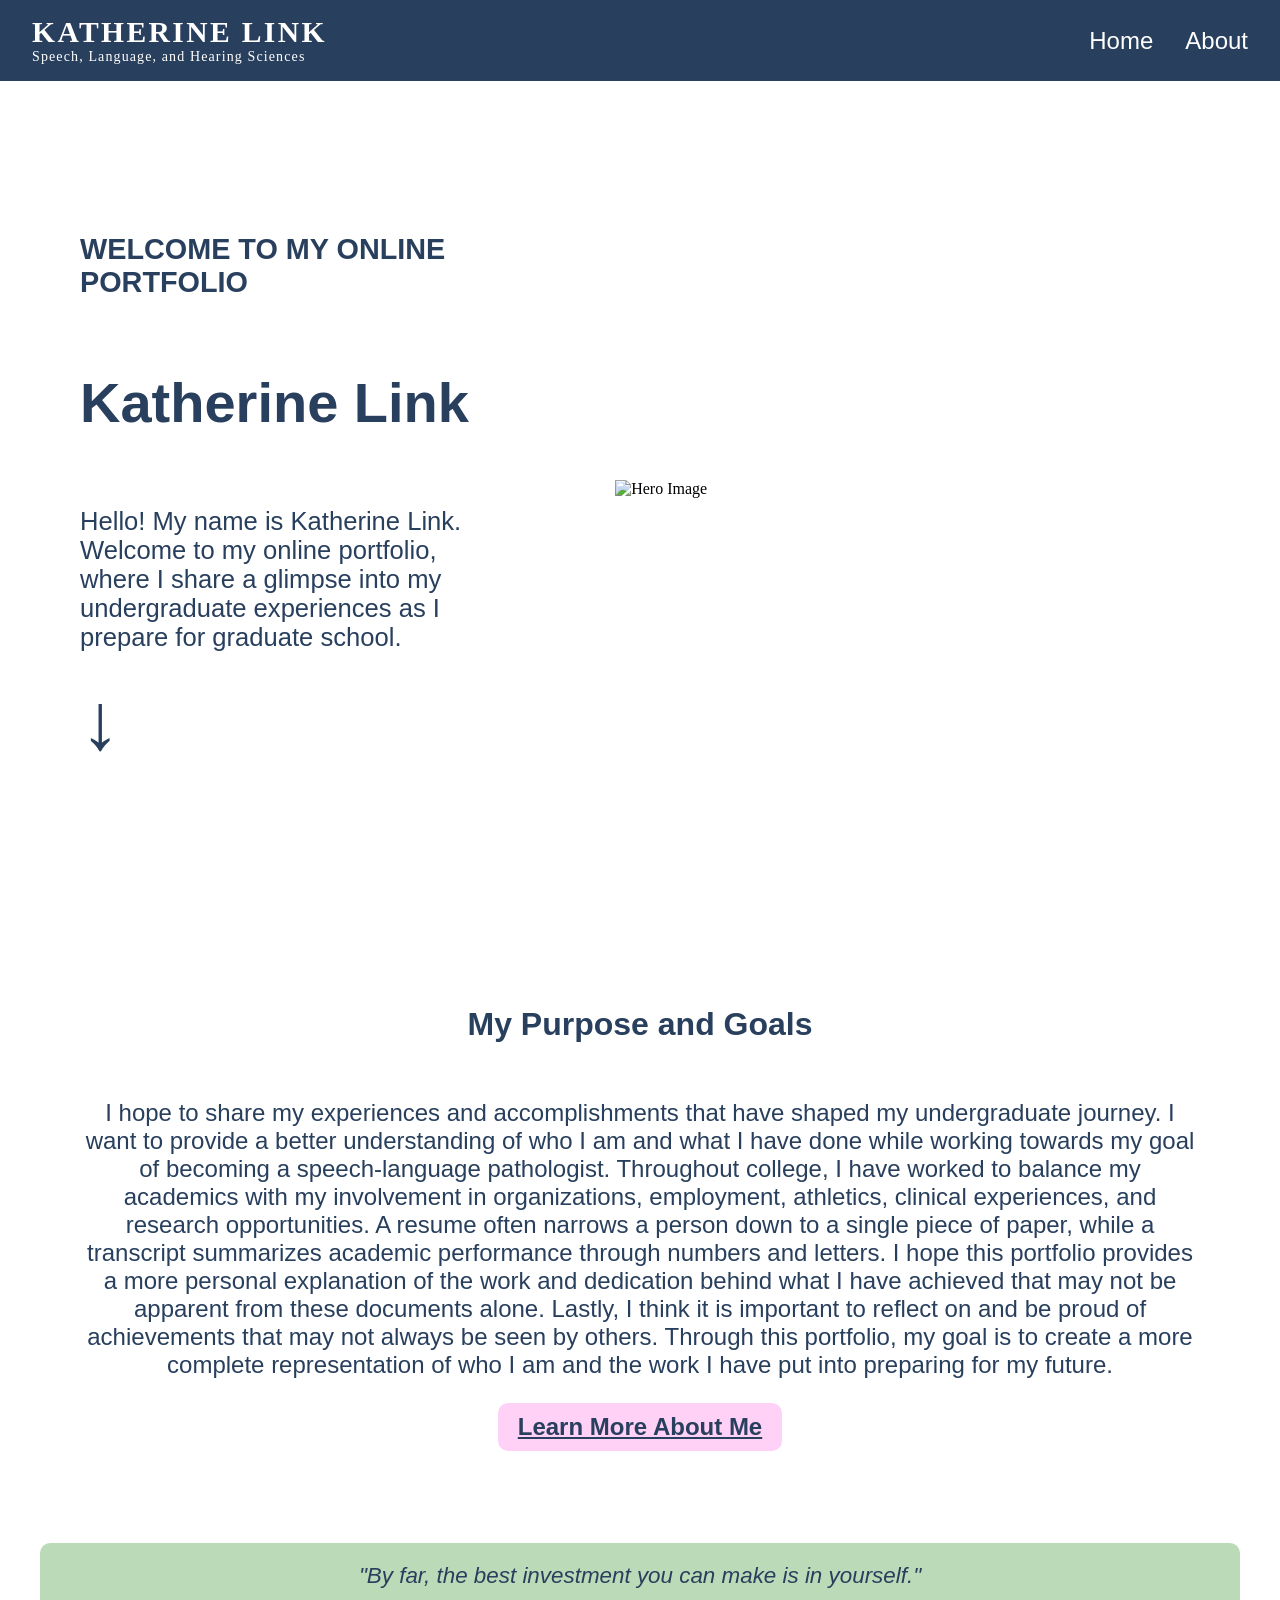
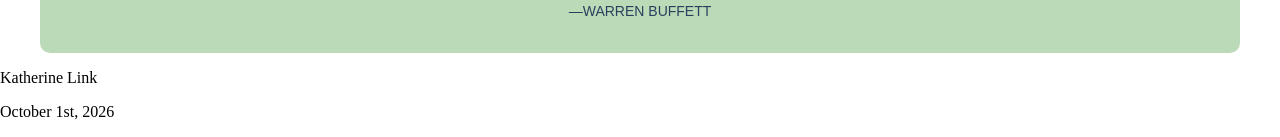
==== webdevelopment/index.html @ 1a7c2844 "Remove extra closing div tag from index.html" ====
<!DOCTYPE html>
<html lang="en">
  
  <!--
  Name: Katherine Link
  Date: October 1st, 2026
  Course: IS_LT 4355
  Description: 3: Project 3: Hero Section
  -->
  <!--Contains metadata and browser instructions, not visible on page-->
  
  <head>
    <!--Sets character encoding-->
    <meta charset="utf-8">
    <!--Helps website be responsive-->
    <meta name="viewport" content="width=device-width, initial-scale=1.0">
    <!--Displays the name of your page in the browser tab-->
    <title>
      Home Page
    </title>
    <!--Link to external CSS for styling-->
    <link rel="stylesheet" href="style.css">
  </head>
  
  <body>
    <!--Visual section for banners, logos, or navigation-->
    <header>
      <!--Header Logo-->
      <div class="header-logo">
        <p>KATHERINE LINK</p>
        <p>Speech, Language, and Hearing Sciences</p>
      </div>
      <!--Navigation Bar-->
      <div class="header-navigation">
        <nav>
          <ul>
            <li><a href="index.html">Home</a></li>
            <li><a href="about.html">About</a></li>
        </ul>
        </nav>
      </div>
    </header>

    <main>
      <!--Homepage Content-->
      <section id="hero"> 
        <!--Hero Intro with Background Image--> 
        <div class="hero-main">
          <div class="hero-intro">
            <h1> WELCOME TO MY ONLINE PORTFOLIO</h1>
            <h2>Katherine Link</h2>
            <p>Hello! My name is Katherine Link. Welcome to my online portfolio, where I share a glimpse into my undergraduate experiences as I prepare for graduate school.</p>   
            <a class="purposebutton" href="#purpose">&darr;</a>
          </div>
          <div class="hero-image">
          <img src="heroimage.jpg" alt="Hero Image">
          </div>
        </div>
          <!--Hero Content: Purpose and Goals-->
          <div class="hero-purpose" id="purpose">
            <h3>My Purpose and Goals</h3>
            <p>I hope to share my experiences and accomplishments that have shaped my undergraduate journey. I want to provide a better understanding of who I am and what I have done while working towards my goal of becoming a speech-language pathologist. Throughout college, I have worked to balance my academics with my involvement in organizations, employment, athletics, clinical experiences, and research opportunities. A resume often narrows a person down to a single piece of paper, while a transcript summarizes academic performance through numbers and letters. I hope this portfolio provides a more personal explanation of the work and dedication behind what I have achieved that may not be apparent from these documents alone. Lastly, I think it is important to reflect on and be proud of achievements that may not always be seen by others. Through this portfolio, my goal is to create a more complete representation of who I am and the work I have put into preparing for my future.</p>
           <a id="herobutton" href="about.html">Learn More About Me</a>
          </div>
          <!--Hero Quote-->
          <div class="hero-quote">
            <blockquote>
              <em class="quote-text">"By far, the best investment you can make is in yourself."</em>
              <p>—WARREN BUFFETT</p>
            </blockquote>
          </div>
      </section>
     </main>

    <footer>
      <!--Section that contains name and current date-->
      <p>Katherine Link</p>
      <p>October 1st, 2026</p>
    </footer>
  </body>
  
</html>
---- webdevelopment/style.css ----
html{
    scroll-behavior: smooth;
}
.hero-main {
    display: flex;
    min-height: 80vh;
    align-items: center;
    padding: 3em 5em;
    gap: 4em;
}
.hero-intro{
    width: 50%;
    display: flex;
    flex-direction: column;
    justify-content: center;
    align-items: flex-start;
    text-align: left;
}  
header {
    display: flex;
    justify-content: space-between;
    align-items: center;
    background-color: #283F5D;
    padding: 1em 2em;
}
.header-logo p {
    margin: 0;
    color: white;
    font-family: 'Playfair Display', serif;
    letter-spacing: 0.08em;
}
.header-logo p:first-child {
    font-size: 1.85em;
    font-weight: bold;
}
.header-logo p:last-child {
    font-size: 0.875em;
}
.header-navigation ul{
    display: flex;
    gap: 2em;
    list-style: none;
    margin: 0;
    padding: 0;
}
.header-navigation a {
    color: white;
    text-decoration: none;
    font-family: 'Outfit', sans-serif;
    font-size: 1.5em;
}
body {
    margin: 0;
    padding: 0;
    box-sizing: border-box;
}
.hero-image {
    width: 80%;
    display: flex;
    justify-content:right;
    align-items: right;
}
.hero-image img {
    width: 90%;
    height: auto;
}
.hero-intro h1 {
    color: #283F5D;
    font-size: 1.8em;
    font-family: 'Outfit', sans-serif;
    text-align: left;
}
.hero-intro h2 {
    color:#283F5D;
    font-size: 3.5em;
    font-family: 'Outfit', sans-serif;
    text-align: left;
} 
.hero-intro p {
    color: #283F5D;
    font-size: 1.6em;
    font-family: 'Outfit', sans-serif;
    text-align: left;
}
.purposebutton {
    display: flex; 
    color: #283F5D;
    font-size: 5em;
    text-decoration: none;
}
.hero-purpose {
    min-height: 70vh;
    display: flex;
    flex-direction: column;
    justify-content: center;
    align-items: center;
    text-align: center;
    padding: 3em  5em;
    box-sizing: border-box;
}
.hero-purpose h3 {
    color: #283F5D;
    font-size: 2em; 
    font-family: 'Outfit', sans-serif;
    font-weight: bold;
    text-align: center;
}
.hero-purpose p {
    color: #283F5D;
    font-size: 1.5em;
    font-family: 'Lexend', sans-serif;
    text-align: center;
}
#herobutton {
    display: inline-block;
    background-color: #FFD1F7;
    color: #283F5D;
    font-size: 1.5em;
    font-family: 'Lexend', sans-serif;
    font-weight: bold;
    text-align: center;
    padding: 10px 20px;
    border-radius: 10px;
    cursor: pointer;
}
.hero-quote blockquote {
    background-color: #BBDBB8;
    color: #283F5D;
    padding: 20px;
    border-radius: 10px;
    text-align: center;
}
.quote-text {
    font-size: 1.4em;
    font-family: 'Lexend', sans-serif;
    text-align: center;
}
.hero-quote p {
    color: #283F5D;
    font-size: 0.875em;
    font-family: 'Lexend', sans-serif;
    text-align: center;
}
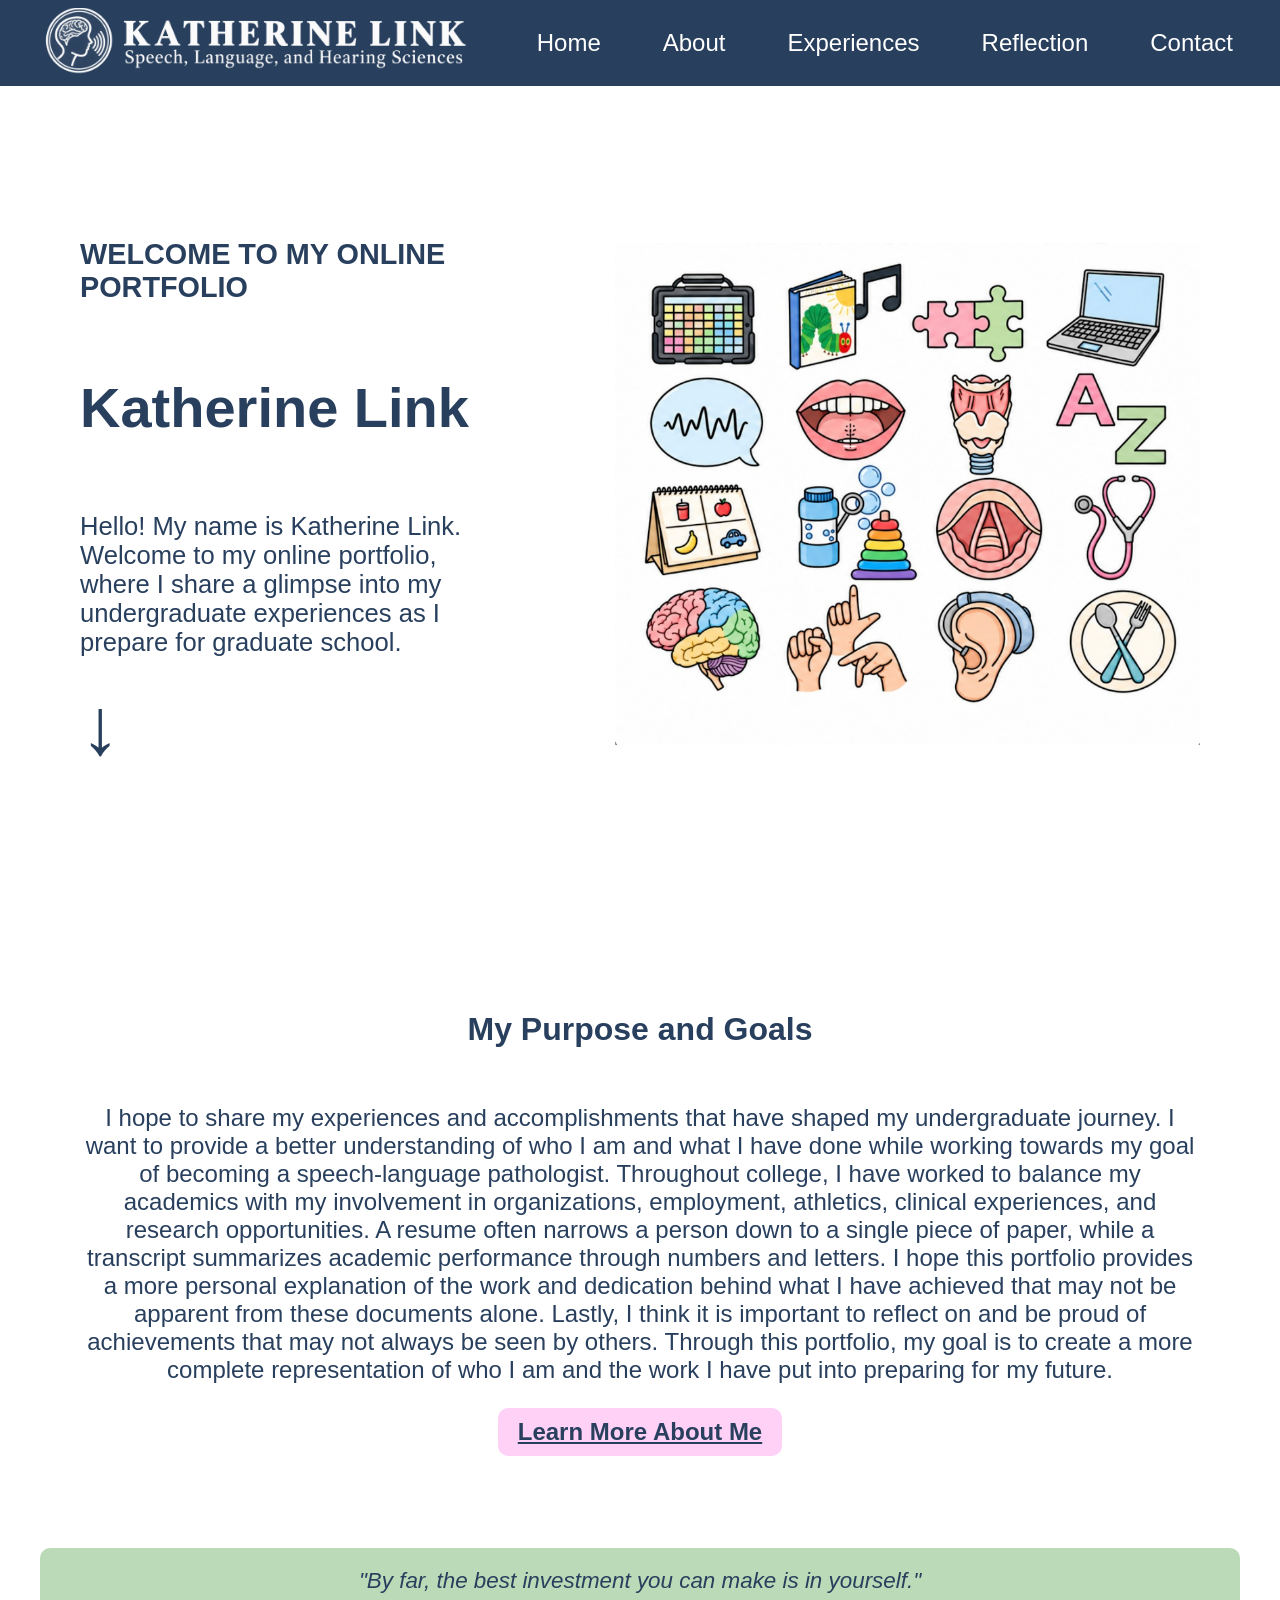
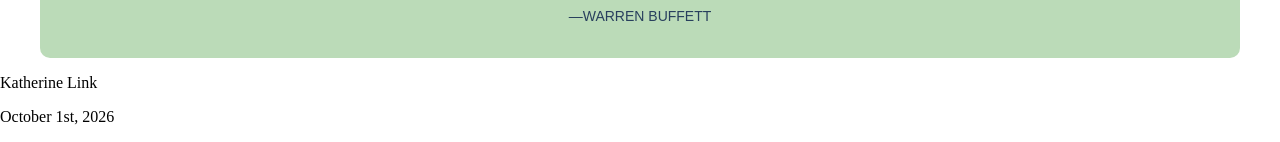
==== commit 0a587456: "Add files via upload" ====
--- a/webdevelopment/index.html
+++ b/webdevelopment/index.html
@@ -20,6 +20,7 @@
     </title>
     <!--Link to external CSS for styling-->
     <link rel="stylesheet" href="style.css">
+    <link rel="stylesheet" href="nav.css">
   </head>
   
   <body>
@@ -27,8 +28,7 @@
     <header>
       <!--Header Logo-->
       <div class="header-logo">
-        <p>KATHERINE LINK</p>
-        <p>Speech, Language, and Hearing Sciences</p>
+        <img src="logo.png" alt="Site Logo">
       </div>
       <!--Navigation Bar-->
       <div class="header-navigation">
@@ -36,6 +36,9 @@
           <ul>
             <li><a href="index.html">Home</a></li>
             <li><a href="about.html">About</a></li>
+            <li><a href="experience.html">Experiences</a></li>
+            <li><a href="reflection.html">Reflection</a></li>
+            <li><a href="contact.html">Contact</a></li>
         </ul>
         </nav>
       </div>
--- a/webdevelopment/style.css
+++ b/webdevelopment/style.css
@@ -1,3 +1,4 @@
+/* #region INDEX*/
 html{
     scroll-behavior: smooth;
 }
@@ -16,39 +17,6 @@
     align-items: flex-start;
     text-align: left;
 }  
-header {
-    display: flex;
-    justify-content: space-between;
-    align-items: center;
-    background-color: #283F5D;
-    padding: 1em 2em;
-}
-.header-logo p {
-    margin: 0;
-    color: white;
-    font-family: 'Playfair Display', serif;
-    letter-spacing: 0.08em;
-}
-.header-logo p:first-child {
-    font-size: 1.85em;
-    font-weight: bold;
-}
-.header-logo p:last-child {
-    font-size: 0.875em;
-}
-.header-navigation ul{
-    display: flex;
-    gap: 2em;
-    list-style: none;
-    margin: 0;
-    padding: 0;
-}
-.header-navigation a {
-    color: white;
-    text-decoration: none;
-    font-family: 'Outfit', sans-serif;
-    font-size: 1.5em;
-}
 body {
     margin: 0;
     padding: 0;
@@ -140,4 +108,92 @@
     font-size: 0.875em;
     font-family: 'Lexend', sans-serif;
     text-align: center;
+}
+/* #endregion */
+/* #region ABOUT*/
+.about-top{
+    display: flex;
+    align-items: center;
+    gap: 3em;
+    padding: 3em 5em;
+}
+.headshot img {
+    width: 300px;
+    height: 350px;
+    object-fit: cover;
+    border-radius: 10px;
+    border: 10px solid #FFD1F7
+}
+.about-overview {
+    display: flex;
+    flex-direction: column;
+    justify-content: center;
+    align-items: center;
+    text-align: left;
+    padding: 3em 5em;
+}
+.about-overview h1 {
+    color: #283F5D;
+    font-size: 2em; 
+    font-family: 'Outfit', sans-serif;
+    font-weight: bold;
+    text-align: left;
+    width: 100%;
+}
+.about-overview p {
+    color: #283F5D;
+    font-size: 1.25em;
+    font-family: 'Lexend', sans-serif;
+    text-align: left;
+    align-items: left;
+}
+.education-overview {
+    display: flex;
+    flex-direction: column;
+    justify-content: center;
+    align-items: flex-start;
+    text-align: left;
+    padding: 3em 5em;
+}
+.education-overview h1 {
+    color: #283F5D;
+    font-size: 2em; 
+    font-family: 'Outfit', sans-serif;
+    font-weight: bold;
+    text-align: left;
+}
+.education-overview ul{
+    color: #283F5D;
+    font-size: 1em;
+    font-family: 'Lexend', sans-serif;
+    text-align: left;
+    list-style-type: square;
+    margin-top: 10px;
+    margin-bottom: 10px;
+    padding-left: 25px;
+}
+.education-overview ul ul{
+    list-style-type: circle;
+    margin-top: 5px
+}
+.education-overview li:hover{
+    font-weight: bold
+}
+.resume-link {
+    display: block;
+    width: fit-content;
+    background-color: #FFD1F7;
+    color: #283F5D;
+    font-size: 1.5em;
+    font-family: 'Lexend', sans-serif;
+    font-weight: bold;
+    text-align: center;
+    padding: 10px 20px;
+    border-radius: 10px;
+    cursor: pointer;
+    border: 2px solid #283F5D;
+    text-decoration: none;
+    align-items: center;
+    margin-left: auto;
+    margin-right: auto;
 }
--- a/webdevelopment/nav.css
+++ b/webdevelopment/nav.css
@@ -0,0 +1,39 @@
+header {
+    display: flex;
+    justify-content: space-between;
+    align-items: center;
+    background-color: #283F5D;
+    padding: 0.5em 2em;
+}
+.header-logo {
+    width: 450px;
+    height: 70px;
+    overflow: hidden;
+    display: flex;
+    align-items: center
+}
+.header-logo img {
+    width: 450px;
+    height: auto;
+    display: block;
+}
+.header-navigation ul{
+    display: flex;
+    gap: 2em;
+    list-style: none;
+    margin: 0;
+    padding: 0;
+}
+.header-navigation a {
+    color: white;
+    text-decoration: none;
+    font-family: 'Outfit', sans-serif;
+    font-size: 1.5em;
+    padding: 15px;
+    display: block;
+    text-align: center;
+}
+.header-navigation a:hover,
+.header-navigation a:focus {
+    background-color: #19293f;
+}
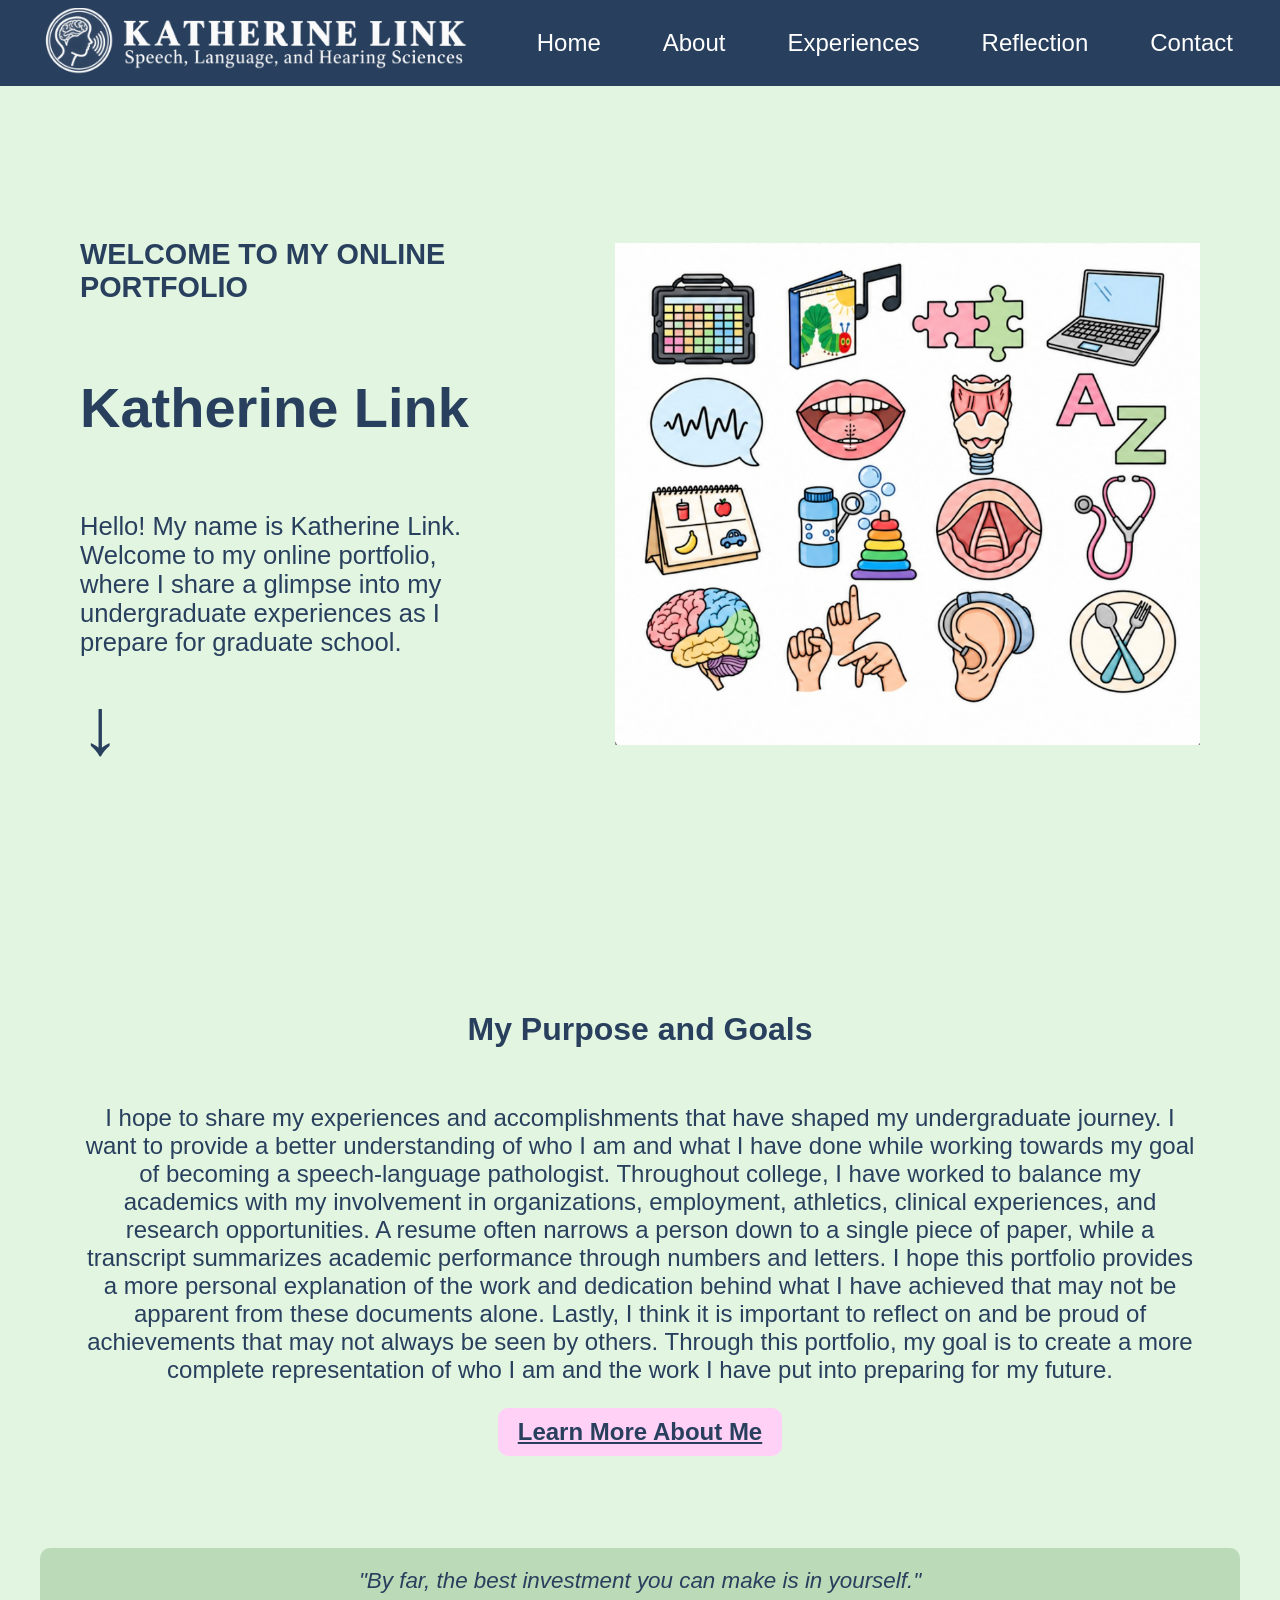
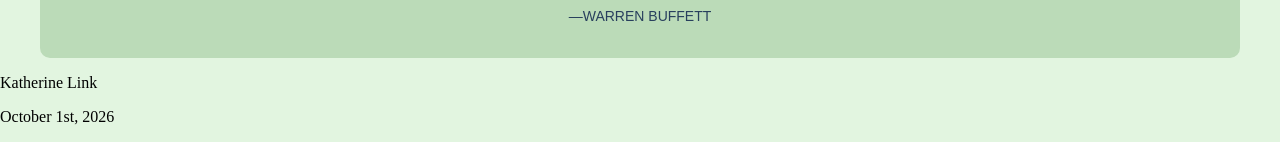
==== commit 944ffeb4: "Add files via upload" ====
--- a/webdevelopment/index.html
+++ b/webdevelopment/index.html
@@ -36,7 +36,14 @@
           <ul>
             <li><a href="index.html">Home</a></li>
             <li><a href="about.html">About</a></li>
-            <li><a href="experience.html">Experiences</a></li>
+            <li class="dropdown">
+              <a href="experience.html">Experiences</a>
+              <ul class="dropdown-menu">
+                <li><a href="experience.html#clinical">Clinical Apprenticeship</a></li>
+                <li><a href="experience.html#disability-center">Disability Center</a></li>
+                <li><a href="experience.html#club-volleyball">Club Volleyball</a></li>
+              </ul>
+            </li>
             <li><a href="reflection.html">Reflection</a></li>
             <li><a href="contact.html">Contact</a></li>
         </ul>
--- a/webdevelopment/style.css
+++ b/webdevelopment/style.css
@@ -196,4 +196,73 @@
     align-items: center;
     margin-left: auto;
     margin-right: auto;
+}
+/* #region REFLECTION*/
+body{
+    background-color:#e2f5e0
+}
+.reflection-heading h1{
+    font-family: 'Outfit', serif;
+    color:#283F5D;
+    text-align: center;
+    font-weight: bold;
+    letter-spacing: 1px;
+}
+.reflection-box {
+    display: flex;
+    width: 90%;
+    margin: 15px auto;
+    padding: 15px;
+    box-sizing: border-box;
+    background-color:#283F5D;
+    border-radius: 15px;
+}
+.reflection-text p {
+    color: white;
+    font-family: 'Outfit', serif;
+}
+.reflection-text h2{
+    color:#FFD1F7;
+    text-transform: uppercase;
+    font-family: 'Outfit', sans-serif;
+}
+.reflection-number{
+    background-color:#FFD1F7;
+    color: #283F5D;
+    width: 50px;
+    min-width: 50px;
+    height: 50px;
+    border-radius: 50%;
+    display: flex;
+    align-items: center;
+    justify-content: center;
+    margin-right: 20px;
+    font-weight: bold;
+    font-size: 1.3em;
+    align-self: center;
+}
+.reflection-number p{
+    margin: 0;
+}
+.reflection-text{
+    border-left: 3px solid #FFD1F7;
+    padding-left: 20px;
+}
+.reflection-icon{
+    width: 120px;
+    height: 120px;
+    object-fit: contain;
+    margin-right: 20px;
+    align-self: center;
+    flex-shrink: 0;
+}
+/* Pseudo Element-Styles First Letter of First Reflection*/
+.first-reflection::first-letter{
+    color:#FFD1F7;
+    font-size: 1.5em;
+    font-weight: bold;
+}
+/* Pseudo Element-Idenents First Line of Following Paragraphs*/
+.rest-reflection{
+    text-indent: 20px;
 }
--- a/webdevelopment/nav.css
+++ b/webdevelopment/nav.css
@@ -17,7 +17,7 @@
     height: auto;
     display: block;
 }
-.header-navigation ul{
+.header-navigation nav > ul{
     display: flex;
     gap: 2em;
     list-style: none;
@@ -36,4 +36,36 @@
 .header-navigation a:hover,
 .header-navigation a:focus {
     background-color: #19293f;
-}+}
+/* Drop-Down Navigation Styling */
+.dropdown{
+    position: relative;
+}
+.header-navigation .dropdown-menu{
+    display: none;
+    position: absolute;
+    top: 100%;
+    left: 0;
+    background-color:#19293f;
+    list-style: none;
+    margin: 0;
+    padding: 0;
+    min-width: 220px;
+    z-index: 1000;
+}
+.header-navigation .dropdown-menu li{
+    width: 100%;
+}
+.header-navigation .dropdown-menu a{
+    display: block;
+    padding: 12px 15px;
+    white-space: nowrap;
+    text-align: left;
+}
+/* Changes color of individual dropdown link when hovered*/
+.header-navigation .dropdown-menu a:hover, .header-navigation .dropdown-menu a:focus{
+    background-color:#111821;
+}
+.header-navigation .dropdown:hover > .dropdown-menu, .header-navigation .dropdown:focus-within > .dropdown-menu{
+    display: block;
+}
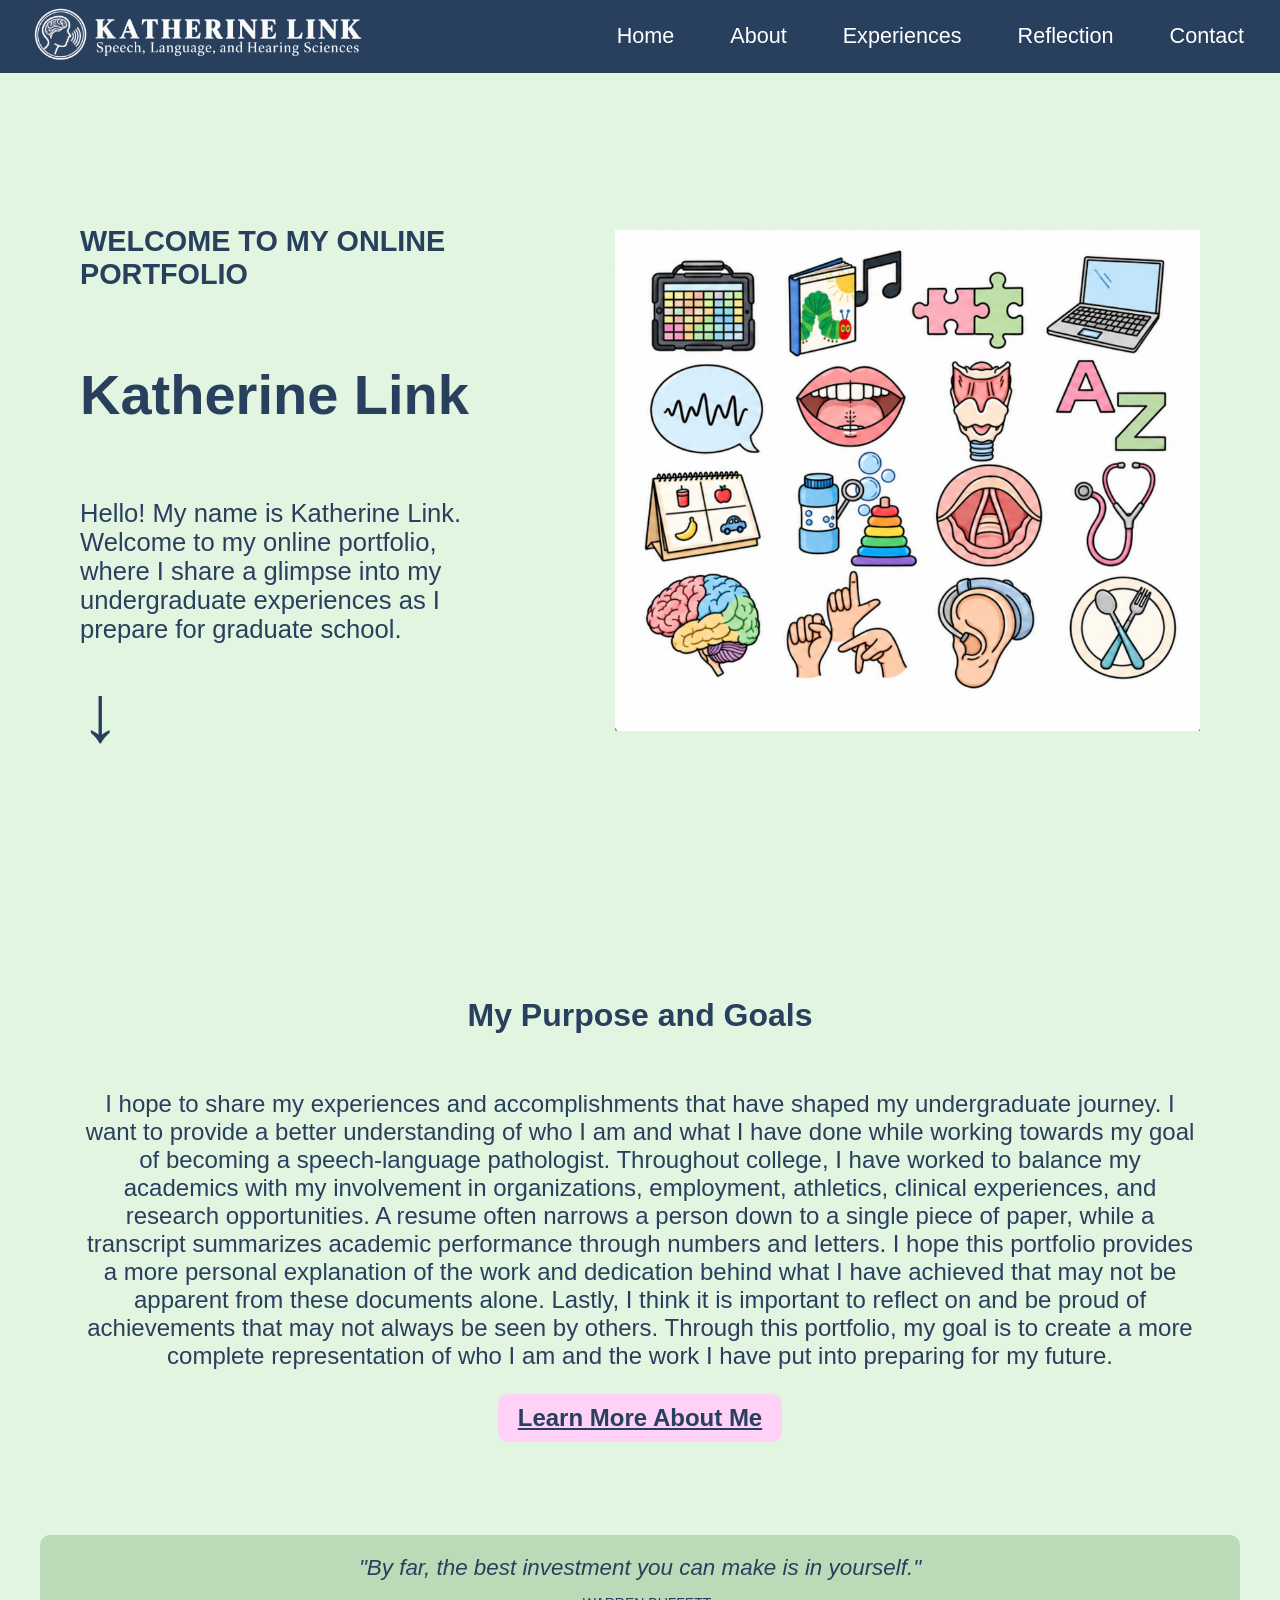
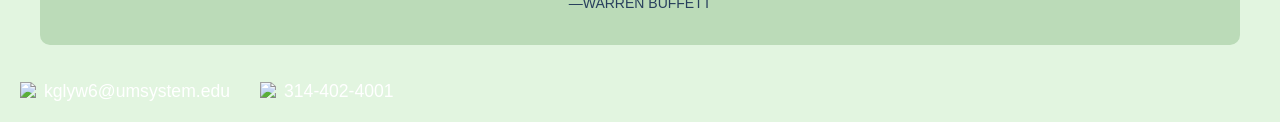
==== commit 49cf31c0: "Add files via upload" ====
--- a/webdevelopment/index.html
+++ b/webdevelopment/index.html
@@ -21,6 +21,7 @@
     <!--Link to external CSS for styling-->
     <link rel="stylesheet" href="style.css">
     <link rel="stylesheet" href="nav.css">
+    <link rel="shortcut icon" type="image/x-icon" href="favicon.ico">
   </head>
   
   <body>
@@ -84,9 +85,10 @@
 
     <footer>
       <!--Section that contains name and current date-->
-      <p>Katherine Link</p>
-      <p>October 1st, 2026</p>
+      <p><img src="media/email.png" alt="Email Icon">kglyw6@umsystem.edu</p>
+      <p><img src="media/phone.png" alt="Phone Icon">314-402-4001</p>
     </footer>
+    
   </body>
   
 </html>
--- a/webdevelopment/style.css
+++ b/webdevelopment/style.css
@@ -26,7 +26,7 @@
     width: 80%;
     display: flex;
     justify-content:right;
-    align-items: right;
+    align-items: flex-end;
 }
 .hero-image img {
     width: 90%;
@@ -110,6 +110,7 @@
     text-align: center;
 }
 /* #endregion */
+
 /* #region ABOUT*/
 .about-top{
     display: flex;
@@ -122,7 +123,8 @@
     height: 350px;
     object-fit: cover;
     border-radius: 10px;
-    border: 10px solid #FFD1F7
+    border: 10px solid #FFD1F7;
+    background-color:#FFD1F7;
 }
 .about-overview {
     display: flex;
@@ -145,7 +147,7 @@
     font-size: 1.25em;
     font-family: 'Lexend', sans-serif;
     text-align: left;
-    align-items: left;
+    align-items: flex-start;
 }
 .education-overview {
     display: flex;
@@ -197,9 +199,75 @@
     margin-left: auto;
     margin-right: auto;
 }
+.resume-video{
+    padding: 3em 5em;
+    text-align: center;
+}
+.resume-video video{
+    width: 500px;
+    max-width: 100%;
+    height: auto;
+    border: 5px solid #FFD1F7;
+    border-radius: 5px;
+    background-color: #283F5D;
+}
+@media print{
+    header,.headshot,.resume,.resume-video{
+        display: none !important;
+    }
+    body {
+        color: black;
+        font-family: serif;
+        font-size: 11pt;
+        line-height: 1.3;
+        display: block;
+        min-height: auto;
+    }
+    h1, p, li{
+        color: black !important;
+        font-family: serif !important;
+    }
+    .about-top{
+        display: block;
+    }
+    main,.about-top, .about-overview, .education-overview{
+        display: block;
+        width: 100%;
+        max-width: none;
+        margin: 0;
+        padding: 0;
+        box-sizing: border-box;
+        overflow: visible;
+    }
+    .about-overview p{
+        width: 100%;
+        max-width: 100%;
+        white-space: normal;
+        overflow: visible;
+    }
+    .education-overview{
+        margin-bottom: 0;
+    }
+    footer{
+        background-image: none;
+        color: black;
+        display: block;
+        margin-top: 0;
+    }
+    footer p{
+        margin: 0;
+    }
+    footer img{
+        display: none;
+    }
+}
+@page{
+    margin: 1in; 
+}
+
 /* #region REFLECTION*/
 body{
-    background-color:#e2f5e0
+    background-color:#e2f5e0;
 }
 .reflection-heading h1{
     font-family: 'Outfit', serif;
@@ -265,4 +333,38 @@
 /* Pseudo Element-Idenents First Line of Following Paragraphs*/
 .rest-reflection{
     text-indent: 20px;
-}+}
+/* #region FOOTER*/
+footer{
+    background-image: url("media/footer-background.png");
+    background-size: cover;
+    background-position: center;
+    color: white;
+    padding: 20px 20px;
+    margin-top: auto;
+    display: flex;
+    align-items: center;
+    gap: 30px;
+    font-family: 'Lexend', sans-serif;
+    font-size: 1.1em;
+    flex-shrink: 0;
+}
+footer p{
+    margin: 0;
+    display: flex;
+    align-items: center;
+}
+footer img{
+    width: 18px;
+    height: 18px;
+    vertical-align: middle;
+    margin-right: 6px;
+}
+body{
+    min-height: 100vh;
+    display: flex;
+    flex-direction: column;
+}
+
+
+
--- a/webdevelopment/nav.css
+++ b/webdevelopment/nav.css
@@ -3,17 +3,17 @@
     justify-content: space-between;
     align-items: center;
     background-color: #283F5D;
-    padding: 0.5em 2em;
+    padding: 0.4em 1.5em;
 }
 .header-logo {
-    width: 450px;
-    height: 70px;
+    width: 350px;
+    height: 60px;
     overflow: hidden;
     display: flex;
     align-items: center
 }
 .header-logo img {
-    width: 450px;
+    width: 350px;
     height: auto;
     display: block;
 }
@@ -28,8 +28,8 @@
     color: white;
     text-decoration: none;
     font-family: 'Outfit', sans-serif;
-    font-size: 1.5em;
-    padding: 15px;
+    font-size: 1.35em;
+    padding: 12px;
     display: block;
     text-align: center;
 }
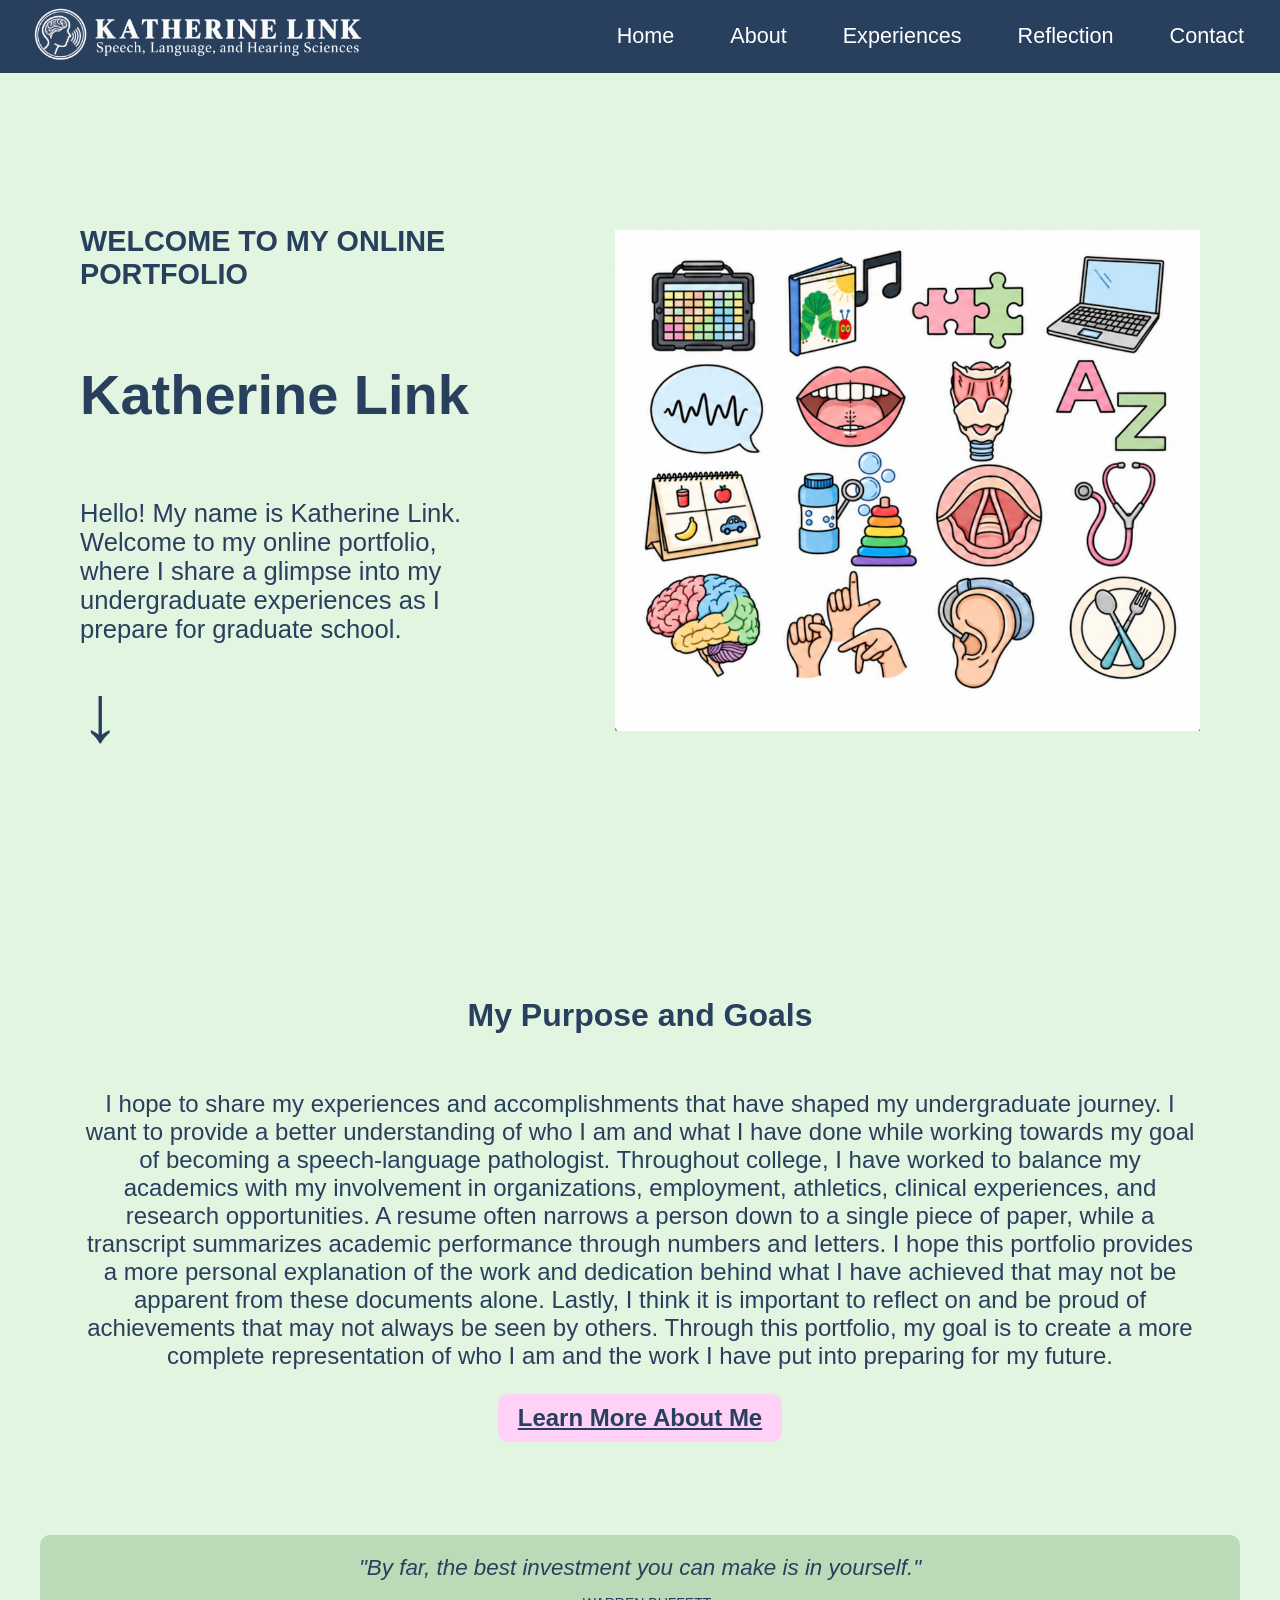
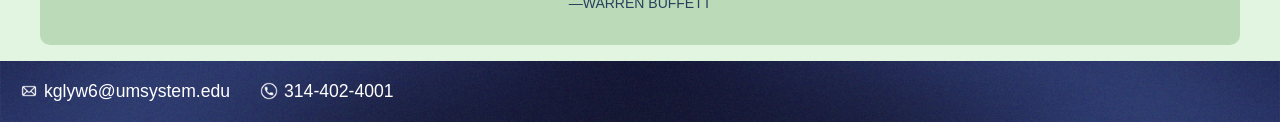
==== commit ff83af3b: "Add files via upload" ====
--- a/webdevelopment/index.html
+++ b/webdevelopment/index.html
@@ -3,9 +3,9 @@
   
   <!--
   Name: Katherine Link
-  Date: October 1st, 2026
+  Date: Novemeber 3rd, 2026
   Course: IS_LT 4355
-  Description: 3: Project 3: Hero Section
+  Description: 6: Activity 6: Adding Layound to your about.html
   -->
   <!--Contains metadata and browser instructions, not visible on page-->
   
@@ -33,6 +33,8 @@
       </div>
       <!--Navigation Bar-->
       <div class="header-navigation">
+        <input type="checkbox" id="menu-toggle" class="menu-checkbox">
+        <label for="menu-toggle" class="menu-icon">&#9776;</label>
         <nav>
           <ul>
             <li><a href="index.html">Home</a></li>
--- a/webdevelopment/style.css
+++ b/webdevelopment/style.css
@@ -1,3 +1,8 @@
+/* Name: Katherine Link
+  Date: Novemeber 3rd, 2026
+  Course: IS_LT 4355
+  Description: 6: Activity 6: Adding Layound to your about.html
+ */
 /* #region INDEX*/
 html{
     scroll-behavior: smooth;
@@ -113,9 +118,13 @@
 
 /* #region ABOUT*/
 .about-top{
-    display: flex;
-    align-items: center;
-    gap: 3em;
+    display: grid;
+    grid-template-columns: 1 fr 2fr;
+    grid-template-areas:
+        "photo title"
+        "photo text";
+    gap: 1em 3em;
+    align-items: center;
     padding: 3em 5em;
 }
 .headshot img {
@@ -126,33 +135,29 @@
     border: 10px solid #FFD1F7;
     background-color:#FFD1F7;
 }
-.about-overview {
+.about-top h1 {
+    grid-area: title;
+    color: #283F5D;
+    font-size: 2em; 
+    font-family: 'Outfit', sans-serif;
+    font-weight: bold;
+    text-align: left;
+    width: 100%;
+}
+.about-top .headshot {
+    grid-area: photo;
+}
+.about-top p {
+    grid-area: text;
+    color: #283F5D;
+    font-size: 1.25em;
+    font-family: 'Lexend', sans-serif;
+    text-align: left;
+}
+.education-overview {
     display: flex;
     flex-direction: column;
-    justify-content: center;
-    align-items: center;
-    text-align: left;
-    padding: 3em 5em;
-}
-.about-overview h1 {
-    color: #283F5D;
-    font-size: 2em; 
-    font-family: 'Outfit', sans-serif;
-    font-weight: bold;
-    text-align: left;
-    width: 100%;
-}
-.about-overview p {
-    color: #283F5D;
-    font-size: 1.25em;
-    font-family: 'Lexend', sans-serif;
-    text-align: left;
-    align-items: flex-start;
-}
-.education-overview {
-    display: flex;
-    flex-direction: column;
-    justify-content: center;
+    justify-content: flex-start;
     align-items: flex-start;
     text-align: left;
     padding: 3em 5em;
@@ -211,6 +216,46 @@
     border-radius: 5px;
     background-color: #283F5D;
 }
+@media screen and (max-width: 1024px){
+    .hero-main{
+        flex-direction: column;
+        padding: 2em;
+    }
+    .hero-intro{
+        width: 100%;
+        text-align: center;
+        align-items: center;
+    }
+    .hero-image{
+        width: 100%;
+        justify-content: center;
+    }
+    .about-top{
+        grid-template-columns: 1fr;
+        grid-template-areas:
+            "title"
+            "photo"
+            "text";     
+        padding: 2em;
+    }
+    .about-top h1{
+        grid-area: title;
+        text-align: center;
+        order: 1;
+    }
+    .about-top .headshot{
+        grid-area: photo;
+        justify-self: center;
+        order: 2;
+    }
+    .about-top p{
+        grid-area: text;
+        order: 3;
+    }
+    .education-overview{
+        padding: 2em;
+    }
+}
 @media print{
     header,.headshot,.resume,.resume-video{
         display: none !important;
@@ -230,7 +275,7 @@
     .about-top{
         display: block;
     }
-    main,.about-top, .about-overview, .education-overview{
+    main,.about-top, .education-overview{
         display: block;
         width: 100%;
         max-width: none;
@@ -239,7 +284,7 @@
         box-sizing: border-box;
         overflow: visible;
     }
-    .about-overview p{
+    .about-top p{
         width: 100%;
         max-width: 100%;
         white-space: normal;
@@ -334,6 +379,83 @@
 .rest-reflection{
     text-indent: 20px;
 }
+
+/* #region CONTACT PAGE*/
+.contact-title h1{
+    font-family: 'Outfit', sans-serif;
+    color:#283F5D;
+    text-align: center;
+    margin-top: 1.5rem;
+}
+.contact-section{
+    display: flex;
+    gap: 2em;
+    width: 90%;
+    margin: 2rem auto;
+}
+.contact-info,.contact-form{
+    flex: 1;
+    padding: 2em;
+    border-radius: 1em;
+}
+.contact-info{
+    background-color: #283F5D
+}
+.contact-info h2,.contact-info p,.contact-form h3,.contact-form ul,.contact-form li{
+    font-family: 'Lexend', sans-serif;
+    color: white
+}
+.contact-form input,.contact-form select,.contact-form textarea{
+    width: 100%;
+    box-sizing: border-box;
+}
+.contact-form{
+    background-color:#FFD1F7
+}
+.contact-form h2,.contact-form label,.contact-form input,.contact-form select,.contact-form textarea{
+    font-family: 'Lexend', sans-serif;
+}
+.contact-form form{
+    display: flex;
+    flex-direction: column;
+    gap: 0.75em;
+}
+.contact-form textarea{
+    display: block;
+    width: 100%;
+    height:150px;
+    min-height: 150px;
+    padding: 10px;
+    box-sizing: border-box;
+    background-color: white;
+    border: 1px solid #BBDBB8;
+    resize: vertical;
+}
+.contact-form input[type="submit"]{
+    background-color:#E485D4;
+    color:#283F5D;
+    border: none;
+    padding: 0.75em;
+    border-radius: 0.4rem;
+    font-size: 1rem;
+    font-family: 'Lexend', sans-serif;
+    cursor: pointer;
+}
+.contact-form input,.contact-form select,.contact-form textarea{
+    padding: 0.5rem;
+    border-radius: 0.25rem;
+    border: 1px solid #BBDBB8
+}
+.contact-form label{
+    font-weight: 500;
+}
+@media (max-width: 768px){
+    .contact-section{
+        flex-direction: column;
+        width: 90%
+    }
+}
+
 /* #region FOOTER*/
 footer{
     background-image: url("media/footer-background.png");
@@ -368,3 +490,4 @@
 
 
 
+
--- a/webdevelopment/nav.css
+++ b/webdevelopment/nav.css
@@ -1,3 +1,8 @@
+ /* Name: Katherine Link
+  Date: Novemeber 3rd, 2026
+  Course: IS_LT 4355
+  Description: 6: Activity 6: Adding Layound to your about.html
+ */
 header {
     display: flex;
     justify-content: space-between;
@@ -62,6 +67,15 @@
     white-space: nowrap;
     text-align: left;
 }
+.menu-checkbox {
+    position: absolute;
+    opacity: 0;
+    width: 1px;
+    height: 1px;
+}
+.menu-icon{
+    display: none;
+}
 /* Changes color of individual dropdown link when hovered*/
 .header-navigation .dropdown-menu a:hover, .header-navigation .dropdown-menu a:focus{
     background-color:#111821;
@@ -69,3 +83,49 @@
 .header-navigation .dropdown:hover > .dropdown-menu, .header-navigation .dropdown:focus-within > .dropdown-menu{
     display: block;
 }
+/* Hamburger menu styling for smaller screens */
+@media screen and (max-width: 1024px){
+    .menu-icon {
+        display: block;
+        background: none;
+        border: none;
+        color: white;
+        font-size: 2em;
+        cursor: pointer;
+    }
+    .header-navigation nav{
+        display: none;
+    }
+    .menu-checkbox:checked ~ nav{
+        display: block;
+    }
+    .header-navigation nav> ul{
+        flex-direction: column;
+        gap: 0;
+    }
+    .header-navigation .dropdown-menu, .header-navigation .dropdown:hover > .dropdown-menu{
+        display: none;
+    }
+    header {
+        flex-wrap: wrap;
+    }
+    .header-logo{
+        flex: 1;
+        min-width: 0;
+    }
+    .header-logo img{
+        max-width: 100%;
+        height: auto;
+    }
+    .header-navigation nav{
+        width: 100%;
+    }
+    header:has(.menu-checkbox:checked) .header-logo{
+        display: none;
+    }
+    .header-navigation:has(.menu-checkbox:checked) {
+        width: 100%;
+    }
+
+}
+
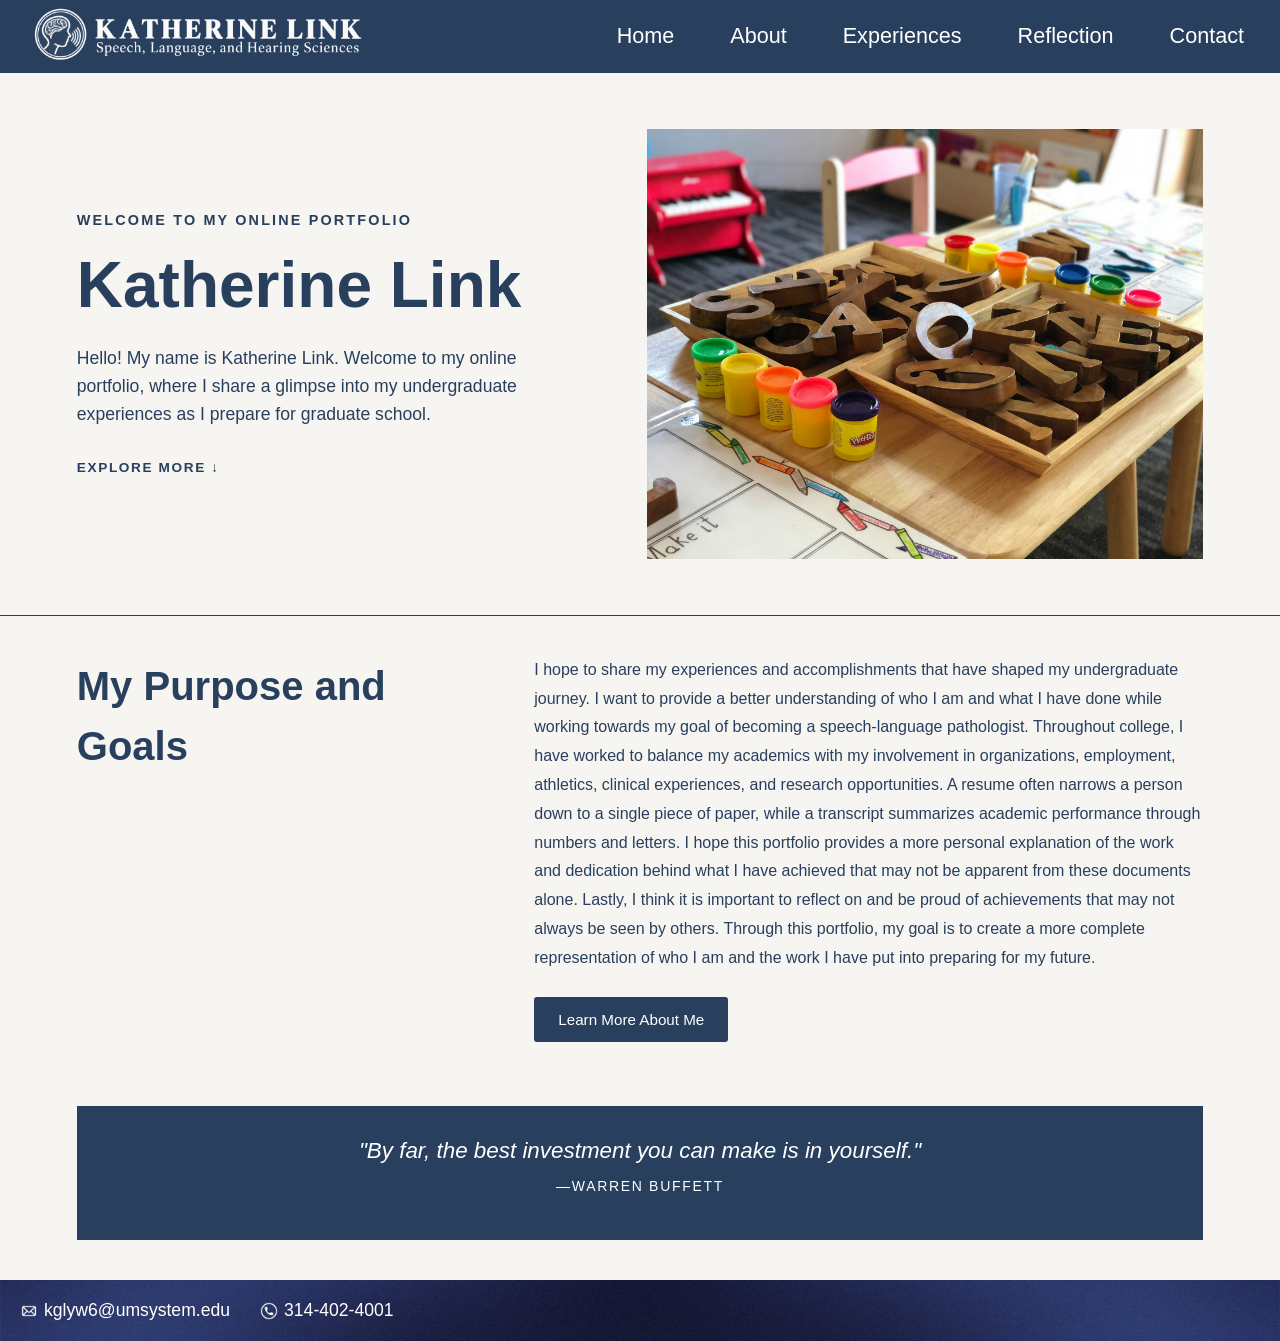
==== commit 634bfa0c: "Add files via upload" ====
--- a/webdevelopment/index.html
+++ b/webdevelopment/index.html
@@ -40,11 +40,11 @@
             <li><a href="index.html">Home</a></li>
             <li><a href="about.html">About</a></li>
             <li class="dropdown">
-              <a href="experience.html">Experiences</a>
+              <a href="project.html">Experiences</a>
               <ul class="dropdown-menu">
-                <li><a href="experience.html#clinical">Clinical Apprenticeship</a></li>
-                <li><a href="experience.html#disability-center">Disability Center</a></li>
-                <li><a href="experience.html#club-volleyball">Club Volleyball</a></li>
+                <li><a href="project.html#clinical">Clinical Apprenticeship</a></li>
+                <li><a href="project.html#disability-center">Disability Center</a></li>
+                <li><a href="project.html#club-volleyball">Club Volleyball</a></li>
               </ul>
             </li>
             <li><a href="reflection.html">Reflection</a></li>
@@ -63,10 +63,10 @@
             <h1> WELCOME TO MY ONLINE PORTFOLIO</h1>
             <h2>Katherine Link</h2>
             <p>Hello! My name is Katherine Link. Welcome to my online portfolio, where I share a glimpse into my undergraduate experiences as I prepare for graduate school.</p>   
-            <a class="purposebutton" href="#purpose">&darr;</a>
+            <a class="purposebutton" href="#purpose">EXPLORE MORE &darr;</a>
           </div>
           <div class="hero-image">
-          <img src="heroimage.jpg" alt="Hero Image">
+          <img src="media/heroimage.jpg" alt="Hero Image">
           </div>
         </div>
           <!--Hero Content: Purpose and Goals-->
--- a/webdevelopment/style.css
+++ b/webdevelopment/style.css
@@ -1,26 +1,32 @@
 /* Name: Katherine Link
-  Date: Novemeber 3rd, 2026
+  Date: Novemeber 17th, 2026
   Course: IS_LT 4355
-  Description: 6: Activity 6: Adding Layound to your about.html
+  Description: 7: Activity: Table
  */
 /* #region INDEX*/
+#hero{
+    background-color: #F7F5F1;
+}
 html{
     scroll-behavior: smooth;
 }
 .hero-main {
     display: flex;
-    min-height: 80vh;
     align-items: center;
-    padding: 3em 5em;
-    gap: 4em;
+    gap: 4rem;
+    max-width: 1500px;
+    margin: 0 auto;
+    padding: 3.5rem 6%;
 }
 .hero-intro{
-    width: 50%;
+    flex: 1;
+    min-width: 0;
     display: flex;
     flex-direction: column;
     justify-content: center;
     align-items: flex-start;
     text-align: left;
+    gap: 1.5rem;
 }  
 body {
     margin: 0;
@@ -28,98 +34,171 @@
     box-sizing: border-box;
 }
 .hero-image {
-    width: 80%;
-    display: flex;
-    justify-content:right;
-    align-items: flex-end;
+    flex: 1.1;
+    min-width: 0;
 }
 .hero-image img {
-    width: 90%;
-    height: auto;
+    display: block;
+    width: 100%;
+    height: 430px;
+    object-fit: cover;
+    object-position: center 25%;
 }
 .hero-intro h1 {
     color: #283F5D;
-    font-size: 1.8em;
-    font-family: 'Outfit', sans-serif;
-    text-align: left;
+    font-size: 0.9em;
+    font-family: 'Outfit', sans-serif;
+    letter-spacing: 0.15em;
+    text-align: left;
+    margin: 0;
 }
 .hero-intro h2 {
     color:#283F5D;
-    font-size: 3.5em;
-    font-family: 'Outfit', sans-serif;
-    text-align: left;
+    font-size: 4rem;
+    font-family: 'Outfit', sans-serif;
+    line-height: 1.05;
+    text-align: left;
+    margin: 0;
 } 
 .hero-intro p {
     color: #283F5D;
-    font-size: 1.6em;
-    font-family: 'Outfit', sans-serif;
-    text-align: left;
+    font-size: 1.1em;
+    font-family: 'Outfit', sans-serif;
+    line-height: 1.6;
+    text-align: left;
+    margin: 0;
 }
 .purposebutton {
-    display: flex; 
-    color: #283F5D;
-    font-size: 5em;
+    display: inline-block; 
+    color: #283F5D;
+    font-family: 'Outfit', sans-serif;
+    font-size: 0.85rem;
+    font-weight: 600;
+    letter-spacing: 0.12em;
     text-decoration: none;
+    margin-top: 0.5rem;
 }
 .hero-purpose {
-    min-height: 70vh;
-    display: flex;
-    flex-direction: column;
-    justify-content: center;
-    align-items: center;
-    text-align: center;
-    padding: 3em  5em;
-    box-sizing: border-box;
+    display: grid;
+    grid-template-columns: 1fr 1.7fr;
+    align-items: start;
+    column-gap: 4rem;
+    row-gap: 1.5rem;
+    max-width: 1400px;
+    margin: 0 auto;
+    padding: 2.5rem 6% 4rem;
+    border-top: 1px solid #283F5D;
 }
 .hero-purpose h3 {
     color: #283F5D;
-    font-size: 2em; 
+    font-size: 2.5em; 
     font-family: 'Outfit', sans-serif;
     font-weight: bold;
-    text-align: center;
+    line-height: 1.5;
+    text-align: left;
+    margin: 0;
 }
 .hero-purpose p {
     color: #283F5D;
-    font-size: 1.5em;
-    font-family: 'Lexend', sans-serif;
-    text-align: center;
+    font-size: 1em;
+    font-family: 'Lexend', sans-serif;
+    line-height: 1.8;
+    text-align: left;
+    margin: 0;
 }
 #herobutton {
+    grid-column: 2;
+    justify-self: start;
     display: inline-block;
-    background-color: #FFD1F7;
-    color: #283F5D;
-    font-size: 1.5em;
-    font-family: 'Lexend', sans-serif;
-    font-weight: bold;
-    text-align: center;
-    padding: 10px 20px;
-    border-radius: 10px;
+    background-color: #283F5D;
+    color: white;
+    font-size: 0.95em;
+    font-family: 'Lexend', sans-serif;
+    font-weight: 500;
+    text-decoration: none;
+    padding: 0.9rem 1.5rem;
+    border-radius: 3px;
     cursor: pointer;
 }
+.hero-quote{
+    padding: 0 6% 2.5rem;
+    background-color: #F7F5F1;
+    margin: 0;
+}
 .hero-quote blockquote {
-    background-color: #BBDBB8;
-    color: #283F5D;
-    padding: 20px;
-    border-radius: 10px;
-    text-align: center;
+    background-color: #283F5D;
+    color: white;
+    padding: 2rem;
+    border-radius: 0;
+    text-align: center;
+    margin: 0;
 }
 .quote-text {
-    font-size: 1.4em;
+    color: white;
+    font-size: 1.4rem;
     font-family: 'Lexend', sans-serif;
     text-align: center;
 }
 .hero-quote p {
-    color: #283F5D;
-    font-size: 0.875em;
-    font-family: 'Lexend', sans-serif;
-    text-align: center;
+    color: white;
+    font-size: 0.875rem;
+    font-family: 'Lexend', sans-serif;
+    letter-spacing: 0.12em;
+    text-align: center;
+}
+/*Index Tablet Layout*/
+@media (max-width: 1024px){
+    .hero-main{
+        flex-direction: column;
+        gap: 2rem;
+        padding: 3rem 6%;
+    }
+    .hero-intro, .hero-image{
+        width: 100%;
+        flex: auto;
+    }
+    .hero-image img{
+        height: auto;
+        max-height: 400px;
+    }
+    .hero-purpose{
+        grid-template-columns: 1fr;
+        gap: 1.5rem;
+    }
+    .hero-purpose p, #herobutton{
+        grid-column: 1;
+    }
+}
+/*Index Phone Layout*/    
+@media (max-width: 600px){
+    .hero-main{
+        padding: 2rem 5%;
+    }
+    .hero-intro h2{
+        font-size: 2.5rem;
+    }
+    .hero-intro p{
+        font-size: 1rem;
+    }
+    .hero-purpose{
+        padding: 2.5rem 5%;
+    }
+    .hero-purpose h3{
+        font-size: 2rem;
+    }
+    .hero-quote{
+        padding: 0 5% 2rem;
+    }
+    .quote-text {
+        font-size: 1.15rem;
+    }
 }
 /* #endregion */
 
 /* #region ABOUT*/
 .about-top{
     display: grid;
-    grid-template-columns: 1 fr 2fr;
+    grid-template-columns: 1fr 2fr;
     grid-template-areas:
         "photo title"
         "photo text";
@@ -248,11 +327,25 @@
         justify-self: center;
         order: 2;
     }
+    .headshot img{
+        max-width: 100%;
+        height: auto;
+        box-sizing: border-box;
+    }
     .about-top p{
         grid-area: text;
         order: 3;
     }
     .education-overview{
+        padding: 2em;
+    }
+    .resume-video video{
+        width: 100%;
+        max-width: 500px;
+        height: auto;
+        box-sizing: border-box;
+    }
+    .resume-video{
         padding: 2em;
     }
 }
@@ -309,6 +402,7 @@
 @page{
     margin: 1in; 
 }
+/* #endregion */
 
 /* #region REFLECTION*/
 body{
@@ -379,6 +473,7 @@
 .rest-reflection{
     text-indent: 20px;
 }
+/* #endregion */
 
 /* #region CONTACT PAGE*/
 .contact-title h1{
@@ -455,6 +550,7 @@
         width: 90%
     }
 }
+/* #endregion */
 
 /* #region FOOTER*/
 footer{
@@ -487,7 +583,198 @@
     display: flex;
     flex-direction: column;
 }
+/* #endregion */
 
-
-
-
+/* #region EXPERIENCE PAGE*/
+body.experience-page{
+    background-color:white;
+}
+.experience-main{
+    width: 90%;
+    max-width: 1400px;
+    margin: 0 auto;
+    padding: 2em 0;
+}
+.experience-main h1{
+    font-family: 'Outfit', sans-serif;
+    color:#283F5D;
+    text-align: center;
+    font-size: 2.5em;
+    margin-bottom: 1em;
+}
+/*Experience Summary Table Styling*/
+.experience-summary{
+    background-color: #283F5D;
+    padding: 1.5em;
+    border-radius: 15px;
+    margin-bottom: 2em;
+}
+.table-container{
+    width: 100%;
+    overflow-x: auto;
+}
+.experience-summary table{
+    width: 100%;
+    border-collapse: collapse;
+    font-family: 'Lexend', sans-serif;
+    border: 2px solid #283F5D;
+    background-color: white;
+}
+.experience-summary caption{
+    caption-side: top;
+    text-align: left;
+    color: white;
+    font-family: 'Outfit', sans-serif;
+    font-size: 1.5em;
+    font-weight: bold;
+    margin-bottom: 0.5em;
+}
+.experience-summary th, .experience-summary td{
+    border: 2px solid #283F5D;
+    padding: 0.75em;
+    text-align: left;
+}
+.experience-summary th{
+    background-color: #f6f9ff;
+    color: #283F5D;
+    text-transform: uppercase;
+    text-align: center;
+    letter-spacing: 1px;
+}
+/*Alternate colors of data rows*/
+.experience-summary tbody tr:nth-child(odd){
+    background-color: #ffe4fb;
+}
+.experience-summary tbody tr:nth-child(even){
+    background-color: #f0ffee;
+}
+/*Responsive table for smaller screens*/
+@media screen and (max-width: 768px){
+    .experience-summary{
+        padding: 1em;
+    }
+    .experience-summary table{
+        width: 100%;
+        min-width: 0;
+        table-layout: fixed;
+        font-size: 0.75em;
+    }
+    .experience-summary th, .experience-summary td{
+        padding: 0.4em 0.2em;
+        overflow-wrap: anywhere;
+        white-space: normal;
+    }
+    .experience-summary caption{
+        font-size: 1.3em;
+    }
+}
+/*Experience Card Styling*/
+.experience-card{
+    display: grid;
+    grid-template-columns: 2fr 1fr;
+    gap: 2em;
+    align-items: center;
+    margin-bottom: 1.5em;
+    padding: 1.5em;
+    border-radius: 15px;
+    color:#283F5D;
+}
+.experience-card.pink{
+    background-color:#FFD1F7;
+}
+.experience-card.green{
+    background-color:#BBDBB8;
+}
+/*Experience Text Styling*/
+.experience-content{
+    min-width: 0;
+}
+.experience-content h2{
+    font-family: 'Outfit', sans-serif;
+    font-size: 1.5em;
+    margin: 0 0 0.25em;
+}
+.experience-content > h3{
+    font-family: 'Lexend', sans-serif;
+    font-size: 0.85em;
+    font-weight: normal;
+    text-transform: uppercase;
+    letter-spacing: 1px;
+    }
+.experience-content > p{
+    font-family: 'Lexend', sans-serif;
+    font-size: 0.95em;
+    line-height: 1.5;
+}
+/*Reflection Box Styling*/
+.experience-reflection{
+    background-color: white;
+    padding: 1em;
+    border-radius: 12px;
+    margin-top: 1em;
+}
+.experience-reflection h3{
+    font-family: 'Outfit', sans-serif;
+    margin: 0 0 0.5em;
+}
+.experience-reflection p{
+    font-family: 'Lexend', sans-serif;
+    font-size: 0.9em;
+    line-height: 1.5;
+    margin: 0;
+}
+/*Artifact Styling*/
+.experience-artifact{
+    min-width: 0;
+    margin: 0;
+    padding-left: 1.5em;
+    border-left: 3px solid #283F5D;
+    text-align: center;
+}
+.experience-artifact img{
+    display: block;
+    width: 100%;
+    max-width: 300px;
+    height: auto;
+    margin: 0 auto;
+    border-radius: 5px;
+}
+.experience-artifact figcaption{
+    font-family: 'Lexend', sans-serif;
+    font-size: 0.75em;
+    font-style: italic;
+    line-height: 1.4;
+    margin-top: 0.75em;
+}
+/*Tablet and Mobile Responsiveness*/
+@media screen and (max-width: 1024px){
+    .experience-card{
+        grid-template-columns: 1fr;
+        padding: 1em;
+    }
+    .experience-artifact{
+        padding-left: 0;
+        border-left: none;
+        border-top: 2px solid #283F5D;
+        padding-top: 1em;
+    }
+}
+@media screen and (max-width: 600px){
+    .experience-main{
+        width: 95%;
+        padding: 1em 0;
+    }
+    .experience-main h1{
+        font-size: 2em;
+    }
+    .experience-card{
+        padding: 1em;
+    }
+    .experience-content h2{
+        font-size: 1.3em;
+    }
+    .experience-content > p, .experience-reflection p{
+        font-size: 0.9em;
+    }
+}
+/* #endregion */
--- a/webdevelopment/nav.css
+++ b/webdevelopment/nav.css
@@ -1,7 +1,7 @@
  /* Name: Katherine Link
-  Date: Novemeber 3rd, 2026
+  Date: November 12th, 2026
   Course: IS_LT 4355
-  Description: 6: Activity 6: Adding Layound to your about.html
+  Description: 6: Activity: Responsive Navigation
  */
 header {
     display: flex;
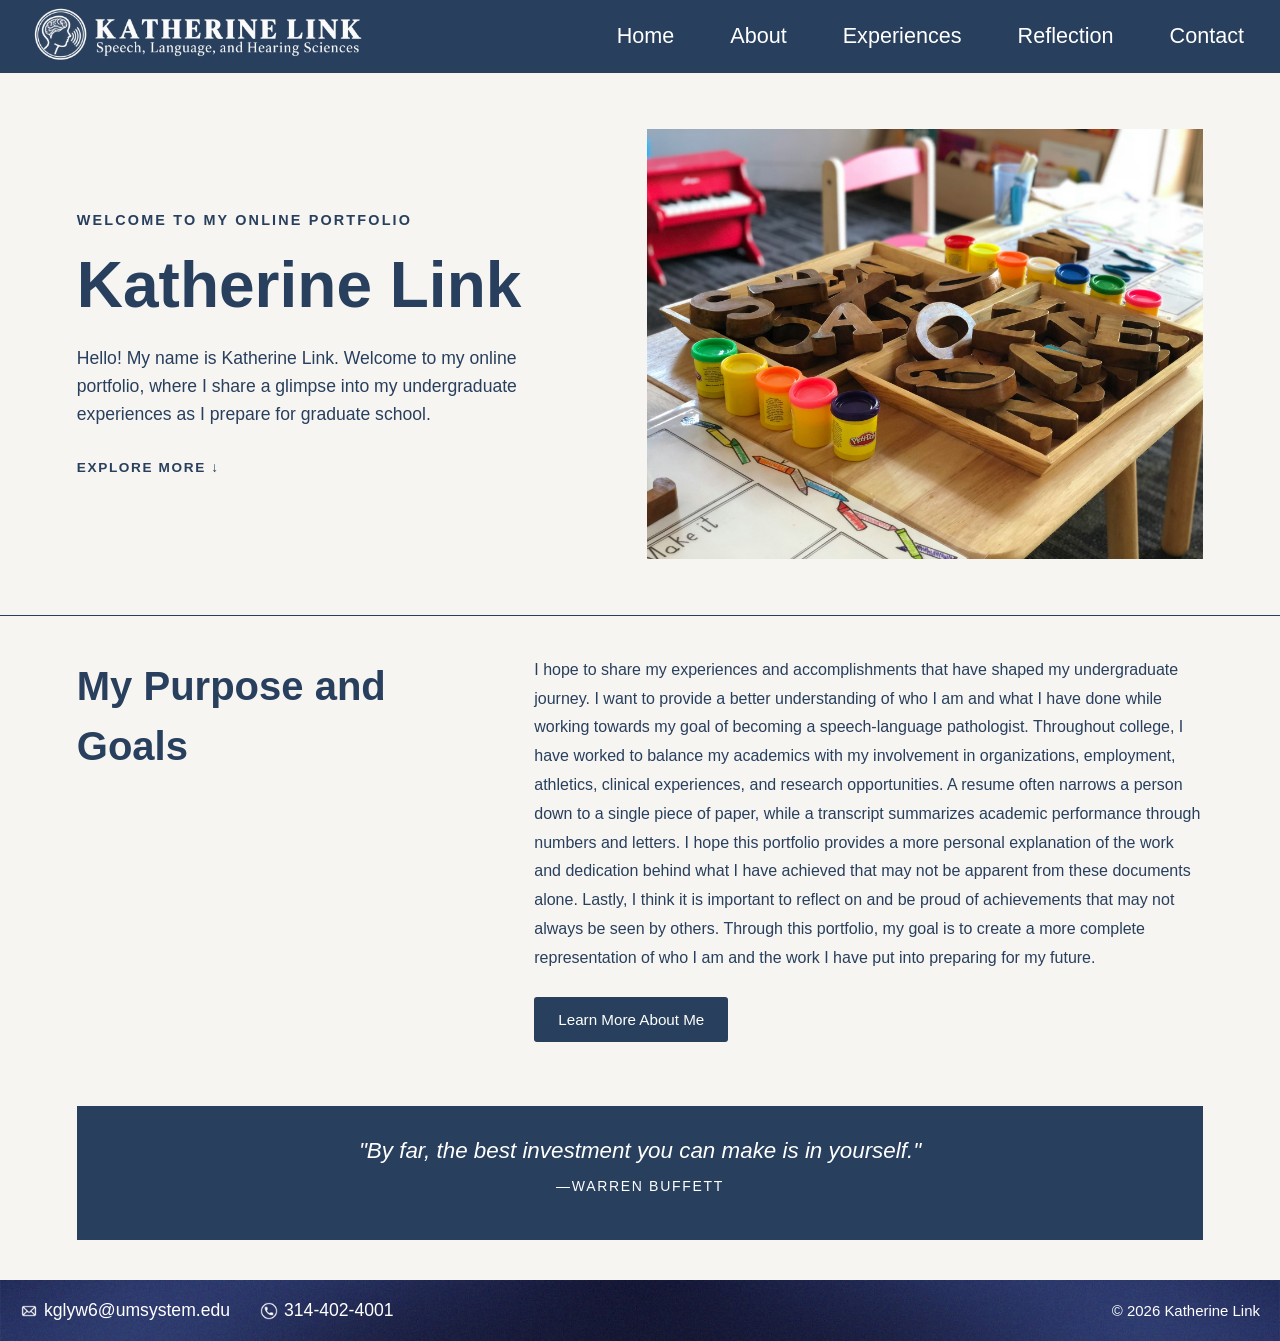
==== commit 6d6061eb: "Add files via upload" ====
--- a/webdevelopment/index.html
+++ b/webdevelopment/index.html
@@ -89,7 +89,8 @@
       <!--Section that contains name and current date-->
       <p><img src="media/email.png" alt="Email Icon">kglyw6@umsystem.edu</p>
       <p><img src="media/phone.png" alt="Phone Icon">314-402-4001</p>
-    </footer>
+      <p class="footer-copyright">&copy; 2026 Katherine Link</p>    
+      </footer>
     
   </body>
   
--- a/webdevelopment/style.css
+++ b/webdevelopment/style.css
@@ -4,6 +4,9 @@
   Description: 7: Activity: Table
  */
 /* #region INDEX*/
+body:has(.hero-main){
+    background-color:#F7F5F1;
+}
 #hero{
     background-color: #F7F5F1;
 }
@@ -196,32 +199,39 @@
 /* #endregion */
 
 /* #region ABOUT*/
+.about-top, .education-overview, .beyond-resume-video{
+    background-color:#F7F5F1;
+}
+body:has(.about-top){
+    background-color:#F7F5F1;
+}
 .about-top{
     display: grid;
     grid-template-columns: 1fr 2fr;
     grid-template-areas:
         "photo title"
         "photo text";
-    gap: 1em 3em;
+    gap: 1rem 3rem;
     align-items: center;
-    padding: 3em 5em;
+    max-width: 1400px;
+    padding: 4rem 6%;
 }
 .headshot img {
     width: 300px;
     height: 350px;
+    max-width: 100%;
     object-fit: cover;
-    border-radius: 10px;
-    border: 10px solid #FFD1F7;
-    background-color:#FFD1F7;
+    border-radius: 0;
+    border: 6px solid #283F5D;
 }
 .about-top h1 {
     grid-area: title;
     color: #283F5D;
-    font-size: 2em; 
+    font-size: 2.5rem; 
     font-family: 'Outfit', sans-serif;
     font-weight: bold;
     text-align: left;
-    width: 100%;
+    margin: 0;
 }
 .about-top .headshot {
     grid-area: photo;
@@ -229,86 +239,139 @@
 .about-top p {
     grid-area: text;
     color: #283F5D;
-    font-size: 1.25em;
-    font-family: 'Lexend', sans-serif;
-    text-align: left;
+    font-size: 1rem;
+    font-family: 'Lexend', sans-serif;
+    line-height: 1.8;
+    text-align: left;
+    margin: 0;
 }
 .education-overview {
-    display: flex;
-    flex-direction: column;
-    justify-content: flex-start;
-    align-items: flex-start;
-    text-align: left;
-    padding: 3em 5em;
+    display: grid;
+    grid-template-columns: 1fr 1.7fr;
+    align-items: start;
+    column-gap: 4rem;
+    row-gap: 1.5rem;
+    max-width: 1400px;
+    margin: 0 auto;
+    padding: 3rem 6%;
+    border-top: 1px solid #283F5D;
 }
 .education-overview h1 {
     color: #283F5D;
-    font-size: 2em; 
+    font-size: 2.5rem; 
     font-family: 'Outfit', sans-serif;
     font-weight: bold;
     text-align: left;
+    margin: 0;
 }
 .education-overview ul{
     color: #283F5D;
-    font-size: 1em;
+    font-size: 1rem;
     font-family: 'Lexend', sans-serif;
     text-align: left;
     list-style-type: square;
-    margin-top: 10px;
-    margin-bottom: 10px;
-    padding-left: 25px;
+    margin: 0;
+    padding-left: 1.5rem;
 }
 .education-overview ul ul{
     list-style-type: circle;
-    margin-top: 5px
+    margin-top: 5px;
+}
+.education-overview > ul > li{
+    padding: 0 0 1.5rem;
+    margin-bottom: 1.5rem;
+    border-bottom: 1px solid #d7d0c7;
+}
+.education-overview > ul > li:last-child{
+    border-bottom: none;
+    margin-bottom: 0;
 }
 .education-overview li:hover{
-    font-weight: bold
+    font-weight: bold;
 }
 .resume-link {
     display: block;
     width: fit-content;
-    background-color: #FFD1F7;
-    color: #283F5D;
-    font-size: 1.5em;
+    background-color: #283F5D;
+    color: white;
+    font-size: 1rem;
     font-family: 'Lexend', sans-serif;
     font-weight: bold;
     text-align: center;
     padding: 10px 20px;
-    border-radius: 10px;
+    border-radius: 3px;
     cursor: pointer;
     border: 2px solid #283F5D;
     text-decoration: none;
     align-items: center;
     margin-left: auto;
     margin-right: auto;
-}
-.resume-video{
-    padding: 3em 5em;
-    text-align: center;
-}
-.resume-video video{
-    width: 500px;
+    margin-top: 2rem;
+}
+/*Beyond the Resume Section*/
+.beyond-resume{
+    display: grid;
+    grid-template-columns: minmax(0, 1fr) minmax(0, 1.3fr);
+    align-items: center;
+    column-gap: 4rem;
+    row-gap: 2rem;
+    width: 100%;
+    max-width: 1400px;
+    margin: 0 auto;
+    padding: 4rem 3%;
+    border-top: 1px solid #283F5D;
+    box-sizing: border-box;
+}
+.beyond-resume text{
+    display: flex;
+    flex-direction: column;
+    align-items: flex-start;
+    gap: 1.25rem;
+}
+.beyond-resume-text .section-label{
+    font-family: 'Outfit', sans-serif;
+    font-size: 0.8rem;
+    font-weight: 600;
+    letter-spacing: 0.15em;
+    color: #283F5D;
+    margin: 0;
+}
+.beyond-resume-text h2{
+    font-family: 'Outfit', sans-serif;
+    font-size: 2.5rem;
+    color: #283F5D;
+    line-height: 1.1;
+    margin: 0;
+    margin-bottom: 0.75rem;
+}
+.beyond-resume-text p{
+    font-family: 'Lexend', sans-serif;
+    font-size: 1rem;
+    line-height: 1.8;
+    color: #283F5D;
+    margin: 0 0 1rem 0;
+}
+.beyond-resume .resume-link{
+    margin: 0;
+    font-size: 0.95rem;
+}
+.beyond-resume-video{
+    min-width: 0;
+    width: 100%;
+    max-width: 500px;
+    margin: 0 auto;
+}
+.beyond-resume-video video{
+    display: block;
+    width: 100%;
     max-width: 100%;
     height: auto;
-    border: 5px solid #FFD1F7;
-    border-radius: 5px;
-    background-color: #283F5D;
-}
+    border: 1px solid #283F5D;
+    border-radius: 0;
+    box-sizing: border-box;
+}
+/*ABOUT Tablet Styling*/
 @media screen and (max-width: 1024px){
-    .hero-main{
-        flex-direction: column;
-        padding: 2em;
-    }
-    .hero-intro{
-        width: 100%;
-        text-align: center;
-        align-items: center;
-    }
-    .hero-image{
-        width: 100%;
-        justify-content: center;
-    }
     .about-top{
         grid-template-columns: 1fr;
         grid-template-areas:
@@ -337,20 +400,33 @@
         order: 3;
     }
     .education-overview{
+        grid-template-columns: 1fr;
+        gap: 1.5rem;
         padding: 2em;
     }
-    .resume-video video{
+    .beyond-resume{
+        grid-template-columns: 1fr;
+        gap: 2rem;
+        padding: 3rem 6%;
+    }
+    .beyond-resume-video{
         width: 100%;
-        max-width: 500px;
-        height: auto;
-        box-sizing: border-box;
-    }
-    .resume-video{
-        padding: 2em;
-    }
-}
+        max-width: 550px;
+        margin: 0 auto;
+    }
+}
+/*ABOUT Phone Styling*/
+@media (max-width: 600px){
+    .beyond-resume{
+        padding: 2.5rem 5%;
+    }
+    .beyond-resume-text h2{
+        font-size: 2rem;
+    }
+}
+/*ABOUT Print*/
 @media print{
-    header,.headshot,.resume,.resume-video{
+    header,.headshot,.resume,.beyond-resume-video{
         display: none !important;
     }
     body {
@@ -405,12 +481,12 @@
 /* #endregion */
 
 /* #region REFLECTION*/
-body{
-    background-color:#e2f5e0;
+body.reflection-page{
+    background-color: #F7F5F1;
 }
 .reflection-heading h1{
     font-family: 'Outfit', serif;
-    color:#283F5D;
+    color: #283F5D;
     text-align: center;
     font-weight: bold;
     letter-spacing: 1px;
@@ -421,21 +497,21 @@
     margin: 15px auto;
     padding: 15px;
     box-sizing: border-box;
-    background-color:#283F5D;
+    background-color: #a6bcd6;
     border-radius: 15px;
 }
 .reflection-text p {
+    color: #283F5D;
+    font-family: 'Outfit', serif;
+}
+.reflection-text h2{
+    color: #283F5D;
+    text-transform: uppercase;
+    font-family: 'Outfit', sans-serif;
+}
+.reflection-number{
+    background-color: #283F5D;
     color: white;
-    font-family: 'Outfit', serif;
-}
-.reflection-text h2{
-    color:#FFD1F7;
-    text-transform: uppercase;
-    font-family: 'Outfit', sans-serif;
-}
-.reflection-number{
-    background-color:#FFD1F7;
-    color: #283F5D;
     width: 50px;
     min-width: 50px;
     height: 50px;
@@ -452,7 +528,7 @@
     margin: 0;
 }
 .reflection-text{
-    border-left: 3px solid #FFD1F7;
+    border-left: 3px solid #283F5D;
     padding-left: 20px;
 }
 .reflection-icon{
@@ -465,7 +541,7 @@
 }
 /* Pseudo Element-Styles First Letter of First Reflection*/
 .first-reflection::first-letter{
-    color:#FFD1F7;
+    color:white;
     font-size: 1.5em;
     font-weight: bold;
 }
@@ -473,9 +549,116 @@
 .rest-reflection{
     text-indent: 20px;
 }
+/*Reflection Desktop Layout*/
+@media screen and (min-width: 1025px){
+    .reflection-box{
+        display: grid;
+        grid-template-columns: 180px minmax(0, 1fr);
+        grid-template-rows: auto auto;
+        align-items: center;
+        gap: 1rem 2rem;
+        padding: 2rem;
+    }
+    .reflection-icon{
+        grid-column: 1;
+        grid-row: 1;
+        justify-self: center;
+        align-self: end;
+        margin: 0;
+    }
+    .reflection-number{
+        grid-column: 1;
+        grid-row: 2;
+        justify-self: center;
+        align-self: start;
+        margin: 0;
+    }
+    .reflection-text{
+        grid-column: 2;
+        grid-row: 1/3;
+        min-width: 0;
+        padding-left: 2rem;
+    }
+}
+/*Reflection Tablet & Mobile Layout*/
+@media screen and (max-width: 1024px){
+    .reflection-box{
+       display: grid;
+       grid-template-columns: 50px 70px minmax(0, 1fr);
+       column-gap: 1rem;
+       row-gap: 1.5rem;
+       align-items: center;
+       padding: 1.5rem;
+       width: 90%;
+    }
+    .reflection-number{
+        grid-column: 1;
+        grid-row: 1;
+        margin: 0;
+        width: 50px;
+        min-width: 0;
+        height: 50px;
+    }
+    .reflection-icon{
+        grid-column: 2;
+        grid-row: 1;
+        margin: 0;
+        width: 70px;
+        height: 70px;
+    }
+    .reflection-text{
+        display: contents;
+    }
+    .reflection-text h2{
+        grid-column: 3;
+        grid-row: 1;
+        font-size: 1.25rem;
+        line-height: 1.3;
+        margin: 0;
+        min-width: 0;
+        overflow-wrap: anywhere;
+    }
+    .reflection-text p{
+        grid-column: 1/-1;
+        grid-row: 2;
+        border-top: 3px solid #283F5D;
+        padding: 1.5rem 0 0;
+        margin: 0;
+        min-width: 0;
+        line-height: 1.6;
+        overflow-wrap: anywhere;
+    }
+}
+/*Reflection Phone*/
+@media screen and (max-width: 600px){
+    .reflection-box{
+        grid-template-columns: 40px 45px minmax(0, 1fr);
+        column-gap: 0.5rem;
+        padding: 1rem;
+    }
+    .reflection-number{
+        width: 40px;
+        height: 40px;
+        font-size: 1rem;
+    }
+    .reflection-icon{
+        width: 45px;
+        height: 45px;
+    }
+    .reflection-text h2{
+        font-size: 1rem;
+    }
+    .reflection-text p{
+        font-size: 0.95rem;
+    }
+}
+
 /* #endregion */
 
 /* #region CONTACT PAGE*/
+body.contact-page{
+    background-color: #F7F5F1;
+}
 .contact-title h1{
     font-family: 'Outfit', sans-serif;
     color:#283F5D;
@@ -490,45 +673,59 @@
 }
 .contact-info,.contact-form{
     flex: 1;
-    padding: 2em;
+    padding: 1.5em;
     border-radius: 1em;
 }
 .contact-info{
-    background-color: #283F5D
-}
-.contact-info h2,.contact-info p,.contact-form h3,.contact-form ul,.contact-form li{
-    font-family: 'Lexend', sans-serif;
-    color: white
+    background-color: #283F5D;
+    display: flex;
+    flex-direction: column;
+    justify-content: flex-start;
+}
+.contact-info h2{
+    font-size: 1.75rem;
+}
+.contact-info ul{
+    margin-top: 1.5rem;
+    margin-bottom: 2rem;
+}
+.contact-info li{
+    margin-bottom: 0.75rem;
+}
+.contact-info h2,.contact-info p,.contact-info h3,.contact-info ul,.contact-info li{
+    font-family: 'Lexend', sans-serif;
+    color: white;
 }
 .contact-form input,.contact-form select,.contact-form textarea{
     width: 100%;
     box-sizing: border-box;
 }
 .contact-form{
-    background-color:#FFD1F7
+    background-color:#d6e1ef;
 }
 .contact-form h2,.contact-form label,.contact-form input,.contact-form select,.contact-form textarea{
     font-family: 'Lexend', sans-serif;
+    color: #283F5D;
 }
 .contact-form form{
     display: flex;
     flex-direction: column;
-    gap: 0.75em;
+    gap: 0.5em;
 }
 .contact-form textarea{
     display: block;
     width: 100%;
-    height:150px;
-    min-height: 150px;
+    height:120px;
+    min-height: 120px;
     padding: 10px;
     box-sizing: border-box;
     background-color: white;
-    border: 1px solid #BBDBB8;
+    border: 1px solid #283F5D;
     resize: vertical;
 }
 .contact-form input[type="submit"]{
-    background-color:#E485D4;
-    color:#283F5D;
+    background-color:#283F5D;
+    color:white;
     border: none;
     padding: 0.75em;
     border-radius: 0.4rem;
@@ -539,7 +736,7 @@
 .contact-form input,.contact-form select,.contact-form textarea{
     padding: 0.5rem;
     border-radius: 0.25rem;
-    border: 1px solid #BBDBB8
+    border: 1px solid #283F5D;
 }
 .contact-form label{
     font-weight: 500;
@@ -572,22 +769,41 @@
     display: flex;
     align-items: center;
 }
+.footer-copyright{
+    margin-left: auto;
+    font-size: 0.85em;
+    white-space: nowrap;
+}
 footer img{
     width: 18px;
     height: 18px;
     vertical-align: middle;
     margin-right: 6px;
+    transition: transform 0.4s ease;
+}
+footer img:hover{
+    transform: scale(1.5) translateY(-5px);
 }
 body{
     min-height: 100vh;
     display: flex;
     flex-direction: column;
 }
+/*Footer Media Styling*/
+@media (max-width: 600px){
+    footer{
+        flex-wrap: wrap;
+        gap: 12px;
+    }
+    .footer-copyright{
+        margin-left: 0;
+    }
+}
 /* #endregion */
 
-/* #region EXPERIENCE PAGE*/
+/* #region PROJECTS PAGE*/
 body.experience-page{
-    background-color:white;
+    background-color: #F7F5F1;
 }
 .experience-main{
     width: 90%;
@@ -643,10 +859,10 @@
 }
 /*Alternate colors of data rows*/
 .experience-summary tbody tr:nth-child(odd){
-    background-color: #ffe4fb;
+    background-color: #a6bcd6;
 }
 .experience-summary tbody tr:nth-child(even){
-    background-color: #f0ffee;
+    background-color: #d6e1ef;
 }
 /*Responsive table for smaller screens*/
 @media screen and (max-width: 768px){
@@ -679,11 +895,11 @@
     border-radius: 15px;
     color:#283F5D;
 }
-.experience-card.pink{
-    background-color:#FFD1F7;
-}
-.experience-card.green{
-    background-color:#BBDBB8;
+.experience-card.dark{
+    background-color:#a6bcd6;
+}
+.experience-card.light{
+    background-color:#d6e1ef;
 }
 /*Experience Text Styling*/
 .experience-content{
